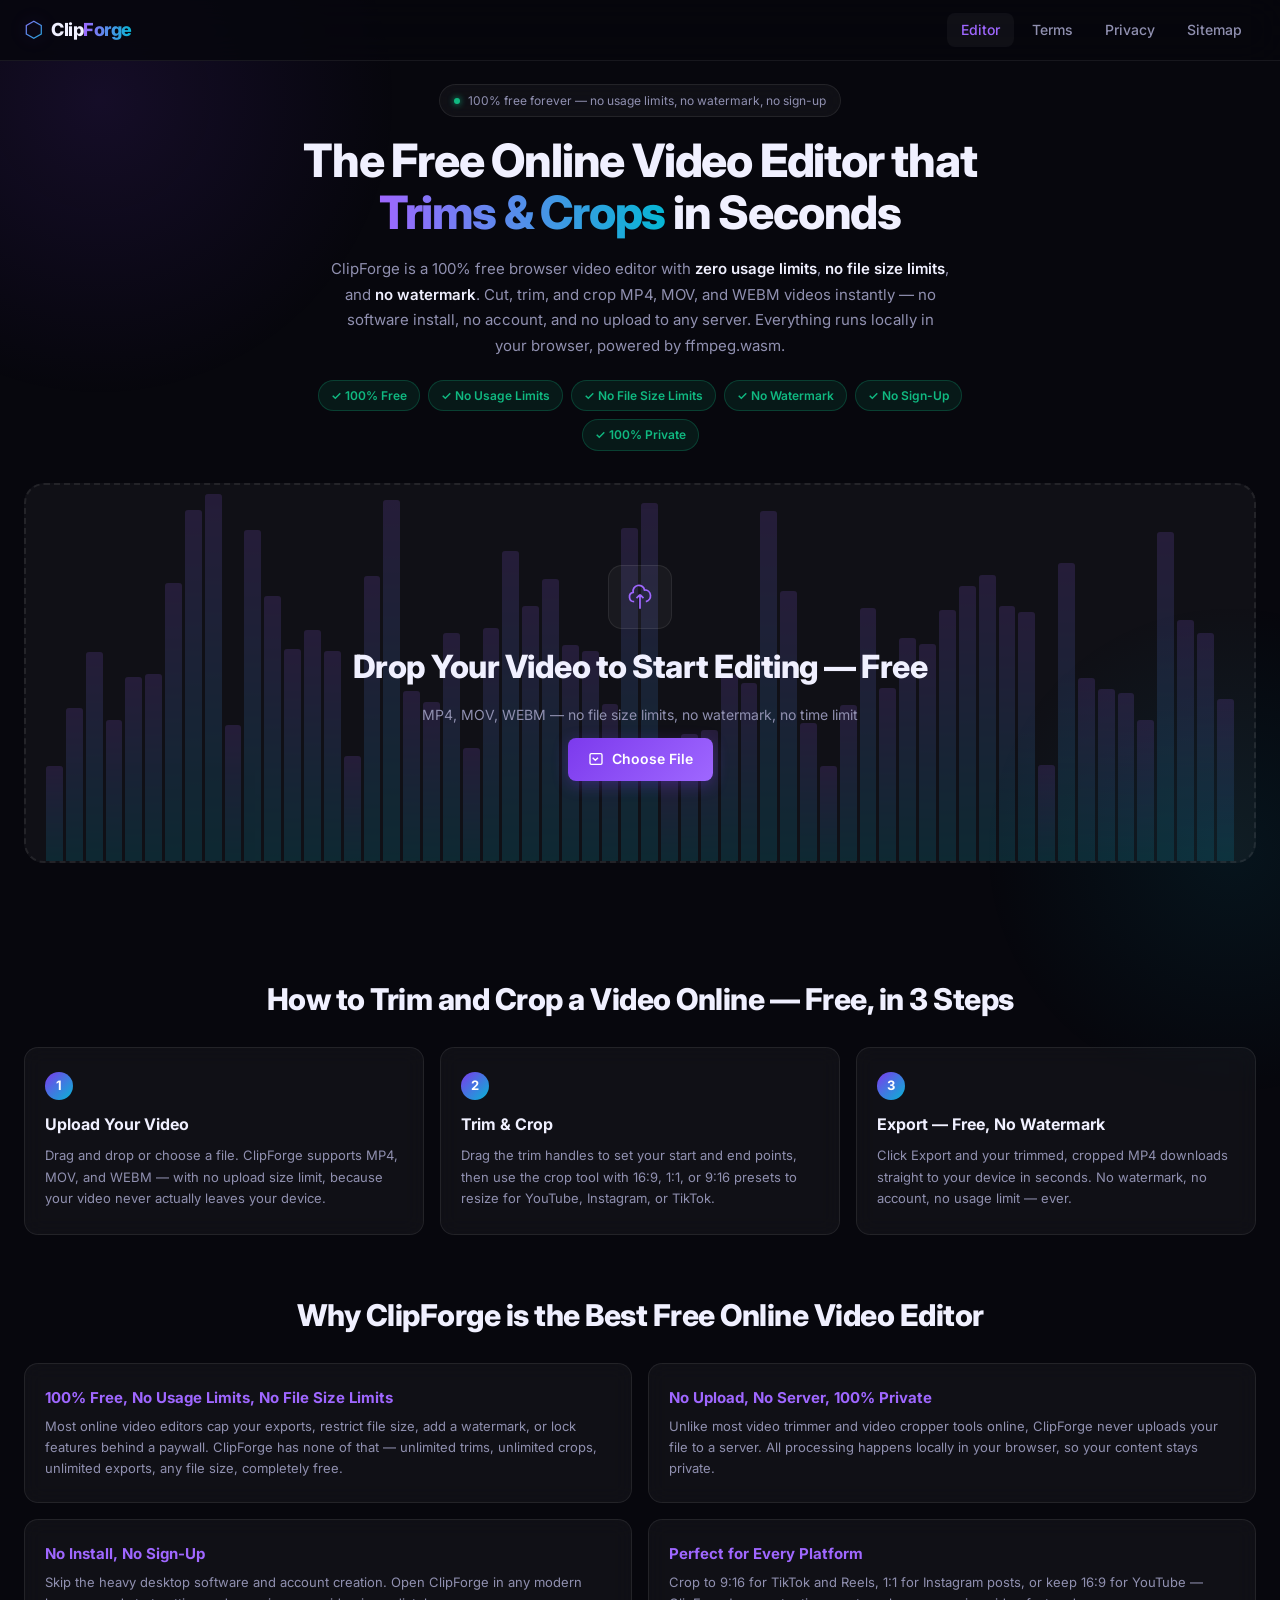
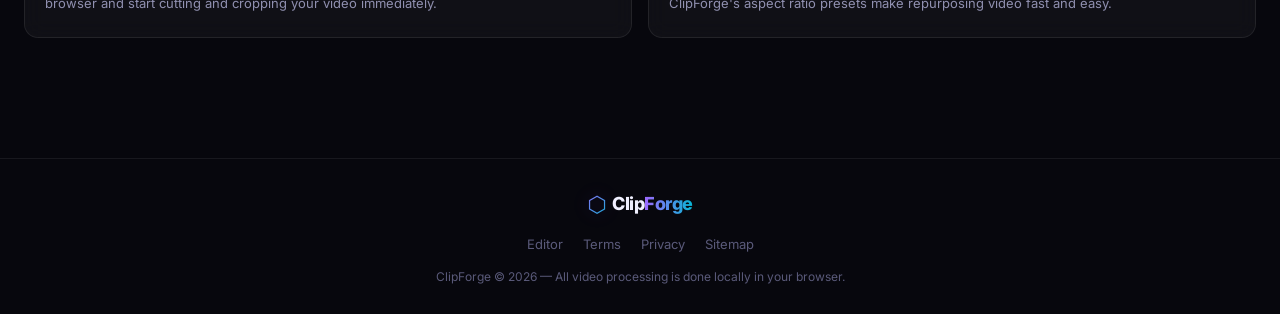
==== editor.html @ d4c45418 "Add files via upload" ====
<!DOCTYPE html>
<html lang="en">
<head>
  <meta charset="UTF-8" />
  <meta name="viewport" content="width=device-width, initial-scale=1.0" />
  <title>ClipForge — Free Online Video Editor | Trim & Crop Video, No Watermark, No Limits</title>
  <meta name="description" content="ClipForge is a 100% free online video editor with no usage limits, no file size limits, and no watermark. Trim, cut, and crop MP4, MOV & WEBM videos instantly in your browser — no sign up, no upload to any server, no software install. The fastest free video trimmer and video cropper online." />
  <meta name="keywords" content="free online video editor, video trimmer online, video cropper online, cut video online free, crop video online, trim video no watermark, browser video editor, no download video editor, free video editor no limits, no file size limit video editor, mp4 trimmer online, vertical video cropper, 9:16 video crop" />
  <meta name="robots" content="index, follow" />
  <link rel="canonical" href="https://clipforge.app/" />

  <!-- Open Graph / Facebook -->
  <meta property="og:type" content="website" />
  <meta property="og:url" content="https://clipforge.app/" />
  <meta property="og:title" content="ClipForge — Free Online Video Editor (No Watermark, No Limits)" />
  <meta property="og:description" content="Trim and crop videos online for free, with zero usage limits and no watermark. 100% browser-based — your files never leave your device." />
  <meta property="og:image" content="https://clipforge.app/og-image.png" />

  <!-- Twitter -->
  <meta name="twitter:card" content="summary_large_image" />
  <meta name="twitter:title" content="ClipForge — Free Online Video Editor (No Watermark, No Limits)" />
  <meta name="twitter:description" content="Trim and crop videos online for free, with zero usage limits and no watermark. 100% browser-based — your files never leave your device." />
  <meta name="twitter:image" content="https://clipforge.app/og-image.png" />

  <link rel="preconnect" href="https://fonts.googleapis.com" />
  <link rel="preconnect" href="https://fonts.gstatic.com" crossorigin />
  <link href="https://fonts.googleapis.com/css2?family=Inter:wght@300;400;500;600;700;800;900&display=swap" rel="stylesheet" />
  <link rel="stylesheet" href="/css/style.css" />

  <!-- Structured Data: SoftwareApplication -->
  <script type="application/ld+json">
  {
    "@context": "https://schema.org",
    "@type": "SoftwareApplication",
    "name": "ClipForge",
    "applicationCategory": "MultimediaApplication",
    "operatingSystem": "Any (runs in web browser)",
    "url": "https://clipforge.app/",
    "description": "ClipForge is a 100% free, browser-based video editor with no usage limits and no watermark. Trim and crop MP4, MOV, and WEBM videos directly in your browser with no uploads to any server.",
    "offers": {
      "@type": "Offer",
      "price": "0",
      "priceCurrency": "USD"
    },
    "featureList": [
      "Free video trimming with no usage limits",
      "No file size limits on uploads or exports",
      "Interactive video cropping with 16:9, 1:1, 9:16 aspect ratio presets",
      "No watermark on exported videos",
      "100% browser-based processing — no uploads to a server",
      "MP4, MOV, and WEBM support",
      "No account or sign-up required"
    ]
  }
  </script>
</head>
<body>
  <!-- NAV -->
  <nav class="navbar" id="navbar">
    <div class="nav-inner">
      <a href="/editor.html" class="nav-logo">
        <span class="logo-icon">⬡</span>
        <span class="logo-text">Clip<span class="logo-accent">Forge</span></span>
      </a>
      <div class="nav-links">
        <a href="/editor.html" class="nav-link active">Editor</a>
        <a href="/pages/terms.html" class="nav-link">Terms</a>
        <a href="/pages/privacy.html" class="nav-link">Privacy</a>
        <a href="/pages/sitemap.html" class="nav-link">Sitemap</a>
      </div>
      <button class="nav-mobile-toggle" id="mobileToggle" aria-label="Menu">
        <span></span><span></span><span></span>
      </button>
    </div>
    <div class="nav-mobile-menu" id="mobileMenu">
      <a href="/editor.html" class="nav-link active">Editor</a>
      <a href="/pages/terms.html" class="nav-link">Terms</a>
      <a href="/pages/privacy.html" class="nav-link">Privacy</a>
      <a href="/pages/sitemap.html" class="nav-link">Sitemap</a>
    </div>
  </nav>

  <!-- HERO -->
  <div class="hero-wrap" id="heroBadge">
    <div class="hero-content">
      <div class="hero-badge">
        <span class="badge-dot"></span>
        100% free forever — no usage limits, no watermark, no sign-up
      </div>
      <h1 class="hero-h1">
        The Free Online Video Editor that <span class="hero-accent-text">Trims &amp; Crops</span> in Seconds
      </h1>
      <p class="hero-sub">
        ClipForge is a 100% free browser video editor with <strong>zero usage limits</strong>, <strong>no file size limits</strong>, and <strong>no watermark</strong>.
        Cut, trim, and crop MP4, MOV, and WEBM videos instantly — no software install, no account, and no upload to any server.
        Everything runs locally in your browser, powered by ffmpeg.wasm.
      </p>
      <div class="hero-pills">
        <span class="hero-pill">✓ 100% Free</span>
        <span class="hero-pill">✓ No Usage Limits</span>
        <span class="hero-pill">✓ No File Size Limits</span>
        <span class="hero-pill">✓ No Watermark</span>
        <span class="hero-pill">✓ No Sign-Up</span>
        <span class="hero-pill">✓ 100% Private</span>
      </div>
    </div>
  </div>

  <!-- MAIN APP -->
  <main class="app-main" id="appMain">

    <!-- UPLOAD ZONE -->
    <section class="upload-section" id="uploadSection">
      <div class="upload-zone" id="uploadZone">
        <div class="upload-waveform" aria-hidden="true">
          <div class="waveform-bars" id="waveformBars"></div>
        </div>
        <div class="upload-content">
          <div class="upload-icon">
            <svg viewBox="0 0 24 24" fill="none" stroke="currentColor" stroke-width="1.5">
              <path d="M7 16a4 4 0 01-.88-7.903A5 5 0 1115.9 6L16 6a5 5 0 011 9.9M15 13l-3-3m0 0l-3 3m3-3v12"/>
            </svg>
          </div>
          <h2 class="upload-title">Drop Your Video to Start Editing — Free</h2>
          <p class="upload-sub">MP4, MOV, WEBM — no file size limits, no watermark, no time limit</p>
          <label class="btn btn-primary upload-btn" for="fileInput">
            <svg viewBox="0 0 24 24" fill="none" stroke="currentColor" stroke-width="2" width="16" height="16">
              <path d="M15 10l-4 4-4-4M19 4H5a2 2 0 00-2 2v12a2 2 0 002 2h14a2 2 0 002-2V6a2 2 0 00-2-2z"/>
            </svg>
            Choose File
          </label>
          <input type="file" id="fileInput" accept="video/mp4,video/webm,video/quicktime,.mov,.mp4,.webm" hidden />
        </div>
      </div>
    </section>

    <!-- EDITOR WORKSPACE -->
    <section class="editor-section hidden" id="editorSection">

      <!-- TOP ROW: Preview + Crop -->
      <div class="editor-top">

        <!-- VIDEO PANEL -->
        <div class="glass-panel video-panel">
          <div class="panel-header">
            <span class="panel-title">Preview</span>
            <div class="panel-actions">
              <span class="file-badge" id="fileBadge">video.mp4</span>
              <button class="btn btn-ghost btn-sm" id="changeFileBtn">Change file</button>
            </div>
          </div>
          <div class="video-wrap" id="videoWrap">
            <video id="videoPlayer" preload="metadata" playsinline></video>
            <!-- CROP OVERLAY -->
            <div class="crop-overlay hidden" id="cropOverlay">
              <div class="crop-shade crop-shade-top" id="cropShadeTop"></div>
              <div class="crop-shade crop-shade-bottom" id="cropShadeBottom"></div>
              <div class="crop-shade crop-shade-left" id="cropShadeLeft"></div>
              <div class="crop-shade crop-shade-right" id="cropShadeRight"></div>
              <div class="crop-box" id="cropBox">
                <div class="crop-handle crop-handle-tl" data-handle="tl"></div>
                <div class="crop-handle crop-handle-tr" data-handle="tr"></div>
                <div class="crop-handle crop-handle-bl" data-handle="bl"></div>
                <div class="crop-handle crop-handle-br" data-handle="br"></div>
                <div class="crop-handle crop-handle-tc" data-handle="tc"></div>
                <div class="crop-handle crop-handle-bc" data-handle="bc"></div>
                <div class="crop-handle crop-handle-lc" data-handle="lc"></div>
                <div class="crop-handle crop-handle-rc" data-handle="rc"></div>
                <div class="crop-crosshair"></div>
                <div class="crop-rule-v"></div>
                <div class="crop-rule-h"></div>
              </div>
            </div>
          </div>
          <!-- PLAYBACK CONTROLS -->
          <div class="playback-controls">
            <button class="ctrl-btn" id="playBtn" aria-label="Play/Pause">
              <svg id="playIcon" viewBox="0 0 24 24" fill="currentColor" width="20" height="20"><path d="M8 5v14l11-7z"/></svg>
              <svg id="pauseIcon" viewBox="0 0 24 24" fill="currentColor" width="20" height="20" class="hidden"><rect x="6" y="4" width="4" height="16"/><rect x="14" y="4" width="4" height="16"/></svg>
            </button>
            <div class="seek-wrap">
              <div class="seek-track" id="seekTrack">
                <div class="seek-range-bg" id="seekRangeBg"></div>
                <div class="seek-progress" id="seekProgress"></div>
                <input type="range" class="seek-slider" id="seekSlider" min="0" max="100" step="0.01" value="0" aria-label="Seek" />
              </div>
            </div>
            <span class="time-display" id="timeDisplay">0:00 / 0:00</span>
          </div>
        </div>

        <!-- TOOLS PANEL -->
        <div class="glass-panel tools-panel">
          <div class="panel-header">
            <span class="panel-title">Tools</span>
          </div>

          <!-- TABS -->
          <div class="tool-tabs">
            <button class="tool-tab active" data-tab="trim">
              <svg viewBox="0 0 24 24" fill="none" stroke="currentColor" stroke-width="2" width="14" height="14"><path d="M6 20L18 4M6 4h.01M18 20h.01M8 12h8"/></svg>
              Trim
            </button>
            <button class="tool-tab" data-tab="crop">
              <svg viewBox="0 0 24 24" fill="none" stroke="currentColor" stroke-width="2" width="14" height="14"><path d="M6 2v14a2 2 0 002 2h14M18 22V8a2 2 0 00-2-2H2"/></svg>
              Crop
            </button>
            <button class="tool-tab" data-tab="export">
              <svg viewBox="0 0 24 24" fill="none" stroke="currentColor" stroke-width="2" width="14" height="14"><path d="M21 15v4a2 2 0 01-2 2H5a2 2 0 01-2-2v-4M7 10l5 5 5-5M12 15V3"/></svg>
              Export
            </button>
          </div>

          <!-- TRIM TAB -->
          <div class="tab-content active" id="tab-trim">
            <div class="trim-timeline" id="trimTimeline">
              <div class="trim-range" id="trimRange"></div>
              <div class="trim-thumb trim-thumb-start" id="trimStart" aria-label="Trim start"></div>
              <div class="trim-thumb trim-thumb-end" id="trimEnd" aria-label="Trim end"></div>
              <div class="trim-playhead" id="trimPlayhead"></div>
            </div>
            <div class="field-row">
              <div class="field">
                <label class="field-label">Start time</label>
                <div class="time-input-wrap">
                  <input type="text" class="time-input" id="startInput" inputmode="numeric" placeholder="0:00" value="0:00" />
                  <span class="time-unit">min:sec</span>
                </div>
              </div>
              <div class="field-divider">→</div>
              <div class="field">
                <label class="field-label">End time</label>
                <div class="time-input-wrap">
                  <input type="text" class="time-input" id="endInput" inputmode="numeric" placeholder="0:00" value="0:00" />
                  <span class="time-unit">min:sec</span>
                </div>
              </div>
            </div>
            <div class="trim-info">
              <span class="trim-info-label">Duration:</span>
              <span class="trim-info-val" id="trimDuration">0s</span>
            </div>
            <button class="btn btn-secondary btn-full" id="previewTrimBtn">
              <svg viewBox="0 0 24 24" fill="currentColor" width="14" height="14"><path d="M8 5v14l11-7z"/></svg>
              Preview trim range
            </button>
          </div>

          <!-- CROP TAB -->
          <div class="tab-content hidden" id="tab-crop">
            <div class="crop-toggle-row">
              <span class="field-label">Enable crop</span>
              <label class="toggle">
                <input type="checkbox" id="cropToggle" />
                <span class="toggle-track"><span class="toggle-thumb"></span></span>
              </label>
            </div>
            <div class="crop-controls" id="cropControls">
              <div class="field-label mb-8">Aspect ratio</div>
              <div class="aspect-grid">
                <button class="aspect-btn active" data-ratio="free">Free</button>
                <button class="aspect-btn" data-ratio="16:9">16:9</button>
                <button class="aspect-btn" data-ratio="1:1">1:1</button>
                <button class="aspect-btn" data-ratio="9:16">9:16</button>
                <button class="aspect-btn" data-ratio="4:3">4:3</button>
                <button class="aspect-btn" data-ratio="3:4">3:4</button>
              </div>
              <div class="crop-values">
                <div class="field-row">
                  <div class="field">
                    <label class="field-label">X</label>
                    <input type="number" class="time-input" id="cropX" value="0" min="0" />
                  </div>
                  <div class="field">
                    <label class="field-label">Y</label>
                    <input type="number" class="time-input" id="cropY" value="0" min="0" />
                  </div>
                </div>
                <div class="field-row">
                  <div class="field">
                    <label class="field-label">Width</label>
                    <input type="number" class="time-input" id="cropW" value="0" min="1" />
                  </div>
                  <div class="field">
                    <label class="field-label">Height</label>
                    <input type="number" class="time-input" id="cropH" value="0" min="1" />
                  </div>
                </div>
              </div>
              <button class="btn btn-secondary btn-full" id="resetCropBtn">Reset crop</button>
            </div>
          </div>

          <!-- EXPORT TAB -->
          <div class="tab-content hidden" id="tab-export">
            <div class="field">
              <label class="field-label">Output filename</label>
              <div class="filename-input-wrap">
                <input type="text" class="time-input filename-input" id="filenameInput" value="clipforge-export" />
                <span class="filename-ext">.mp4</span>
              </div>
            </div>
            <div class="field">
              <label class="field-label">Quality preset</label>
              <div class="quality-grid">
                <button class="quality-btn" data-quality="low">
                  <span class="quality-label">Low</span>
                  <span class="quality-desc">Fast · Small file</span>
                </button>
                <button class="quality-btn active" data-quality="medium">
                  <span class="quality-label">Medium</span>
                  <span class="quality-desc">Balanced</span>
                </button>
                <button class="quality-btn" data-quality="high">
                  <span class="quality-label">High</span>
                  <span class="quality-desc">Best quality</span>
                </button>
              </div>
            </div>
            <div class="export-summary">
              <div class="summary-row"><span>Trim</span><span id="summaryTrim">Full video</span></div>
              <div class="summary-row"><span>Crop</span><span id="summaryCrop">None</span></div>
              <div class="summary-row"><span>Est. time</span><span id="summaryTime">—</span></div>
            </div>
            <button class="btn btn-primary btn-full btn-export" id="exportBtn">
              <svg viewBox="0 0 24 24" fill="none" stroke="currentColor" stroke-width="2" width="16" height="16">
                <path d="M21 15v4a2 2 0 01-2 2H5a2 2 0 01-2-2v-4M7 10l5 5 5-5M12 15V3"/>
              </svg>
              Export Video
            </button>
          </div>
        </div>
      </div>

      <!-- EXPORT PROGRESS -->
      <div class="glass-panel export-panel hidden" id="exportPanel">
        <div class="panel-header">
          <span class="panel-title" id="exportPanelTitle">Exporting…</span>
          <div style="display:flex;align-items:center;gap:10px">
            <span class="export-pct" id="exportPct">0%</span>
            <button class="btn btn-ghost btn-sm" id="abortExportBtn" style="color:var(--red);display:none">✕ Cancel</button>
          </div>
        </div>
        <div class="progress-bar-wrap">
          <div class="progress-bar" id="progressBar"></div>
        </div>
        <div class="export-log" id="exportLog"></div>
      </div>

    </section>
  </main>

  <!-- HOW IT WORKS / SEO CONTENT -->
  <section class="info-section">
    <div class="info-inner">

      <div class="info-block">
        <h2 class="info-h2">How to Trim and Crop a Video Online — Free, in 3 Steps</h2>
        <div class="steps-grid">
          <div class="step-card">
            <span class="step-num">1</span>
            <h3 class="step-title">Upload Your Video</h3>
            <p class="step-desc">Drag and drop or choose a file. ClipForge supports MP4, MOV, and WEBM — with no upload size limit, because your video never actually leaves your device.</p>
          </div>
          <div class="step-card">
            <span class="step-num">2</span>
            <h3 class="step-title">Trim &amp; Crop</h3>
            <p class="step-desc">Drag the trim handles to set your start and end points, then use the crop tool with 16:9, 1:1, or 9:16 presets to resize for YouTube, Instagram, or TikTok.</p>
          </div>
          <div class="step-card">
            <span class="step-num">3</span>
            <h3 class="step-title">Export — Free, No Watermark</h3>
            <p class="step-desc">Click Export and your trimmed, cropped MP4 downloads straight to your device in seconds. No watermark, no account, no usage limit — ever.</p>
          </div>
        </div>
      </div>

      <div class="info-block">
        <h2 class="info-h2">Why ClipForge is the Best Free Online Video Editor</h2>
        <div class="why-grid">
          <div class="why-card">
            <h3 class="why-title">100% Free, No Usage Limits, No File Size Limits</h3>
            <p class="why-desc">Most online video editors cap your exports, restrict file size, add a watermark, or lock features behind a paywall. ClipForge has none of that — unlimited trims, unlimited crops, unlimited exports, any file size, completely free.</p>
          </div>
          <div class="why-card">
            <h3 class="why-title">No Upload, No Server, 100% Private</h3>
            <p class="why-desc">Unlike most video trimmer and video cropper tools online, ClipForge never uploads your file to a server. All processing happens locally in your browser, so your content stays private.</p>
          </div>
          <div class="why-card">
            <h3 class="why-title">No Install, No Sign-Up</h3>
            <p class="why-desc">Skip the heavy desktop software and account creation. Open ClipForge in any modern browser and start cutting and cropping your video immediately.</p>
          </div>
          <div class="why-card">
            <h3 class="why-title">Perfect for Every Platform</h3>
            <p class="why-desc">Crop to 9:16 for TikTok and Reels, 1:1 for Instagram posts, or keep 16:9 for YouTube — ClipForge's aspect ratio presets make repurposing video fast and easy.</p>
          </div>
        </div>
      </div>

    </div>
  </section>

  <!-- FFMPEG LOADING OVERLAY -->
  <div class="ffmpeg-overlay hidden" id="ffmpegOverlay">
    <div class="ffmpeg-card">
      <div class="ffmpeg-spinner"></div>
      <div class="ffmpeg-title">Loading ClipForge Engine</div>
      <div class="ffmpeg-sub" id="ffmpegStatus">Initializing ffmpeg.wasm…</div>
      <div class="ffmpeg-progress-wrap">
        <div class="ffmpeg-progress" id="ffmpegProgress"></div>
      </div>
    </div>
  </div>

  <!-- FOOTER -->
  <footer class="footer">
    <div class="footer-inner">
      <div class="footer-brand">
        <span class="logo-icon">⬡</span>
        <span class="logo-text">Clip<span class="logo-accent">Forge</span></span>
      </div>
      <div class="footer-links">
        <a href="/editor.html">Editor</a>
        <a href="/pages/terms.html">Terms</a>
        <a href="/pages/privacy.html">Privacy</a>
        <a href="/pages/sitemap.html">Sitemap</a>
      </div>
      <p class="footer-copy">ClipForge © 2026 — All video processing is done locally in your browser.</p>
    </div>
  </footer>

  <!-- SW must register first so COOP/COEP headers are active before ffmpeg loads -->
  <script src="/js/sw-register.js"></script>
  <script src="/js/app.js"></script>
</body>
</html>
---- css/style.css ----
/* ===========================
   CLIPFORGE — MAIN STYLES
   =========================== */

*, *::before, *::after { box-sizing: border-box; margin: 0; padding: 0; }

:root {
  --bg: #07070D;
  --bg2: #0E0E1A;
  --bg3: #141422;
  --glass: rgba(255,255,255,0.04);
  --glass-border: rgba(255,255,255,0.08);
  --glass-hover: rgba(255,255,255,0.07);
  --primary: #7C3AED;
  --primary-light: #9F67FF;
  --primary-glow: rgba(124,58,237,0.3);
  --accent: #06B6D4;
  --accent-glow: rgba(6,182,212,0.2);
  --red: #EF4444;
  --green: #10B981;
  --text: #F0F0FF;
  --text2: #9090B0;
  --text3: #5A5A7A;
  --border: rgba(255,255,255,0.07);
  --radius: 14px;
  --radius-sm: 8px;
  --radius-lg: 20px;
  --font: 'Inter', system-ui, sans-serif;
  --transition: 0.2s cubic-bezier(0.4,0,0.2,1);
}

html { scroll-behavior: smooth; }

body {
  font-family: var(--font);
  background: var(--bg);
  color: var(--text);
  min-height: 100vh;
  line-height: 1.6;
  -webkit-font-smoothing: antialiased;
  overflow-x: hidden;
}

/* Background glow orbs */
body::before {
  content: '';
  position: fixed;
  top: -200px; left: -200px;
  width: 600px; height: 600px;
  background: radial-gradient(circle, rgba(124,58,237,0.12) 0%, transparent 70%);
  pointer-events: none;
  z-index: 0;
}
body::after {
  content: '';
  position: fixed;
  bottom: -200px; right: -200px;
  width: 500px; height: 500px;
  background: radial-gradient(circle, rgba(6,182,212,0.08) 0%, transparent 70%);
  pointer-events: none;
  z-index: 0;
}

/* ========================
   NAVBAR
   ======================== */
.navbar {
  position: fixed;
  top: 0; left: 0; right: 0;
  z-index: 100;
  background: rgba(7,7,13,0.85);
  backdrop-filter: blur(20px);
  -webkit-backdrop-filter: blur(20px);
  border-bottom: 1px solid var(--border);
}
.nav-inner {
  max-width: 1280px;
  margin: 0 auto;
  padding: 0 24px;
  height: 60px;
  display: flex;
  align-items: center;
  gap: 32px;
}
.nav-logo {
  text-decoration: none;
  display: flex;
  align-items: center;
  gap: 8px;
  flex-shrink: 0;
}
.logo-icon {
  font-size: 22px;
  background: linear-gradient(135deg, var(--primary-light), var(--accent));
  -webkit-background-clip: text;
  -webkit-text-fill-color: transparent;
  background-clip: text;
  filter: drop-shadow(0 0 8px var(--primary-glow));
}
.logo-text {
  font-size: 18px;
  font-weight: 800;
  color: var(--text);
  letter-spacing: -0.5px;
}
.logo-accent {
  background: linear-gradient(90deg, var(--primary-light), var(--accent));
  -webkit-background-clip: text;
  -webkit-text-fill-color: transparent;
  background-clip: text;
}
.nav-links {
  display: flex;
  align-items: center;
  gap: 4px;
  margin-left: auto;
}
.nav-link {
  text-decoration: none;
  color: var(--text2);
  font-size: 14px;
  font-weight: 500;
  padding: 6px 14px;
  border-radius: var(--radius-sm);
  transition: color var(--transition), background var(--transition);
}
.nav-link:hover, .nav-link.active {
  color: var(--text);
  background: var(--glass);
}
.nav-link.active { color: var(--primary-light); }

.nav-mobile-toggle {
  display: none;
  flex-direction: column;
  gap: 5px;
  background: none;
  border: none;
  cursor: pointer;
  padding: 4px;
  margin-left: auto;
}
.nav-mobile-toggle span {
  display: block;
  width: 22px;
  height: 2px;
  background: var(--text2);
  border-radius: 2px;
  transition: var(--transition);
}
.nav-mobile-menu {
  display: none;
  flex-direction: column;
  padding: 12px 24px 16px;
  gap: 4px;
  border-top: 1px solid var(--border);
}
.nav-mobile-menu.open { display: flex; }

@media (max-width: 640px) {
  .nav-links { display: none; }
  .nav-mobile-toggle { display: flex; }
}

/* ========================
   HERO (SEO-rich)
   ======================== */
.hero-wrap {
  padding-top: 84px;
  display: flex;
  justify-content: center;
  position: relative;
  z-index: 1;
}
.hero-content {
  max-width: 760px;
  text-align: center;
  display: flex;
  flex-direction: column;
  align-items: center;
  gap: 18px;
  padding: 0 24px;
}
.hero-badge {
  display: inline-flex;
  align-items: center;
  gap: 8px;
  background: var(--glass);
  border: 1px solid var(--glass-border);
  padding: 6px 14px;
  border-radius: 100px;
  font-size: 12px;
  color: var(--text2);
  backdrop-filter: blur(10px);
}
.badge-dot {
  width: 6px; height: 6px;
  border-radius: 50%;
  background: var(--green);
  box-shadow: 0 0 6px var(--green);
  animation: pulse-dot 2s ease-in-out infinite;
}
@keyframes pulse-dot {
  0%, 100% { opacity: 1; }
  50% { opacity: 0.4; }
}
.hero-h1 {
  font-size: clamp(28px, 4.5vw, 46px);
  font-weight: 800;
  letter-spacing: -1.2px;
  line-height: 1.12;
}
.hero-accent-text {
  background: linear-gradient(90deg, var(--primary-light), var(--accent));
  -webkit-background-clip: text;
  -webkit-text-fill-color: transparent;
  background-clip: text;
}
.hero-sub {
  font-size: 15px;
  color: var(--text2);
  line-height: 1.7;
  max-width: 620px;
}
.hero-sub strong { color: var(--text); font-weight: 600; }
.hero-pills {
  display: flex;
  flex-wrap: wrap;
  gap: 8px;
  justify-content: center;
  margin-top: 4px;
}
.hero-pill {
  font-size: 12px;
  font-weight: 600;
  color: var(--green);
  background: rgba(16,185,129,0.1);
  border: 1px solid rgba(16,185,129,0.25);
  padding: 5px 12px;
  border-radius: 100px;
}

/* ========================
   INFO / SEO CONTENT SECTIONS
   ======================== */
.info-section {
  max-width: 1280px;
  margin: 0 auto;
  padding: 24px 24px 60px;
  position: relative;
  z-index: 1;
}
.info-inner { display: flex; flex-direction: column; gap: 56px; }
.info-block { display: flex; flex-direction: column; gap: 24px; }
.info-h2 {
  font-size: clamp(22px, 3vw, 30px);
  font-weight: 800;
  letter-spacing: -0.5px;
  text-align: center;
}

.steps-grid {
  display: grid;
  grid-template-columns: repeat(3, 1fr);
  gap: 16px;
}
@media (max-width: 800px) { .steps-grid { grid-template-columns: 1fr; } }
.step-card {
  background: var(--glass);
  border: 1px solid var(--glass-border);
  border-radius: var(--radius);
  padding: 24px 20px;
  display: flex;
  flex-direction: column;
  gap: 8px;
  backdrop-filter: blur(10px);
}
.step-num {
  width: 28px; height: 28px;
  border-radius: 50%;
  background: linear-gradient(135deg, var(--primary), var(--accent));
  color: white;
  font-size: 13px;
  font-weight: 700;
  display: flex;
  align-items: center;
  justify-content: center;
  margin-bottom: 4px;
}
.step-title { font-size: 16px; font-weight: 700; }
.step-desc { font-size: 13px; color: var(--text2); line-height: 1.65; }

.why-grid {
  display: grid;
  grid-template-columns: repeat(2, 1fr);
  gap: 16px;
}
@media (max-width: 800px) { .why-grid { grid-template-columns: 1fr; } }
.why-card {
  background: var(--glass);
  border: 1px solid var(--glass-border);
  border-radius: var(--radius);
  padding: 22px 20px;
  backdrop-filter: blur(10px);
}
.why-title {
  font-size: 15px;
  font-weight: 700;
  margin-bottom: 6px;
  color: var(--primary-light);
}
.why-desc { font-size: 13px; color: var(--text2); line-height: 1.65; }


/* ========================
   MAIN LAYOUT
   ======================== */
.app-main {
  max-width: 1280px;
  margin: 0 auto;
  padding: 16px 24px 48px;
  position: relative;
  z-index: 1;
}

/* ========================
   UPLOAD ZONE
   ======================== */
.upload-section { padding: 16px 0 40px; }

.upload-zone {
  border: 2px dashed var(--glass-border);
  border-radius: var(--radius-lg);
  min-height: 380px;
  display: flex;
  align-items: center;
  justify-content: center;
  position: relative;
  overflow: hidden;
  background: var(--glass);
  cursor: pointer;
  transition: border-color var(--transition), background var(--transition);
}
.upload-zone:hover, .upload-zone.drag-over {
  border-color: var(--primary);
  background: rgba(124,58,237,0.05);
}
.upload-zone.drag-over { border-style: solid; }

.upload-waveform {
  position: absolute;
  inset: 0;
  display: flex;
  align-items: flex-end;
  justify-content: center;
  padding-bottom: 0;
  opacity: 0.15;
  pointer-events: none;
}
.waveform-bars {
  display: flex;
  align-items: flex-end;
  gap: 3px;
  height: 100%;
  width: 100%;
  padding: 0 20px;
}
.waveform-bar {
  flex: 1;
  border-radius: 3px 3px 0 0;
  background: linear-gradient(180deg, var(--primary-light), var(--accent));
  animation: wave-anim var(--dur, 1.2s) ease-in-out infinite alternate;
  animation-delay: var(--delay, 0s);
}
@keyframes wave-anim {
  from { transform: scaleY(0.2); }
  to { transform: scaleY(1); }
}

.upload-content {
  position: relative;
  z-index: 1;
  text-align: center;
  display: flex;
  flex-direction: column;
  align-items: center;
  gap: 12px;
  padding: 40px 24px;
}
.upload-icon {
  width: 64px; height: 64px;
  background: var(--glass);
  border: 1px solid var(--glass-border);
  border-radius: var(--radius);
  display: flex;
  align-items: center;
  justify-content: center;
  color: var(--primary-light);
}
.upload-icon svg { width: 28px; height: 28px; }
.upload-title {
  font-size: clamp(22px, 3vw, 32px);
  font-weight: 800;
  letter-spacing: -0.5px;
}
.upload-sub { color: var(--text2); font-size: 14px; }

/* ========================
   BUTTONS
   ======================== */
.btn {
  display: inline-flex;
  align-items: center;
  gap: 8px;
  padding: 10px 20px;
  border-radius: var(--radius-sm);
  font-size: 14px;
  font-weight: 600;
  font-family: var(--font);
  border: none;
  cursor: pointer;
  text-decoration: none;
  transition: all var(--transition);
  white-space: nowrap;
}
.btn-primary {
  background: linear-gradient(135deg, var(--primary), var(--primary-light));
  color: white;
  box-shadow: 0 4px 16px var(--primary-glow);
}
.btn-primary:hover {
  transform: translateY(-1px);
  box-shadow: 0 6px 24px var(--primary-glow);
}
.btn-secondary {
  background: var(--glass);
  border: 1px solid var(--glass-border);
  color: var(--text);
}
.btn-secondary:hover {
  background: var(--glass-hover);
  border-color: var(--primary);
  color: var(--primary-light);
}
.btn-ghost {
  background: none;
  border: none;
  color: var(--text2);
  padding: 4px 10px;
}
.btn-ghost:hover { color: var(--text); background: var(--glass); }
.btn-sm { padding: 5px 12px; font-size: 12px; }
.btn-full { width: 100%; justify-content: center; }
.btn-export {
  margin-top: 4px;
  padding: 13px 20px;
  font-size: 15px;
}
.btn:disabled {
  opacity: 0.4;
  cursor: not-allowed;
  transform: none !important;
}

/* ========================
   EDITOR SECTION
   ======================== */
.editor-section { display: flex; flex-direction: column; gap: 16px; }
.editor-top {
  display: grid;
  grid-template-columns: 1fr 340px;
  gap: 16px;
  align-items: start;
}
@media (max-width: 960px) {
  .editor-top { grid-template-columns: 1fr; }
}

/* ========================
   GLASS PANEL
   ======================== */
.glass-panel {
  background: var(--glass);
  border: 1px solid var(--glass-border);
  border-radius: var(--radius);
  backdrop-filter: blur(12px);
  -webkit-backdrop-filter: blur(12px);
  overflow: hidden;
}
.panel-header {
  display: flex;
  align-items: center;
  justify-content: space-between;
  padding: 14px 18px 12px;
  border-bottom: 1px solid var(--border);
}
.panel-title {
  font-size: 13px;
  font-weight: 600;
  color: var(--text2);
  text-transform: uppercase;
  letter-spacing: 0.06em;
}
.panel-actions { display: flex; align-items: center; gap: 8px; }

/* ========================
   VIDEO
   ======================== */
.video-panel { display: flex; flex-direction: column; }
.video-wrap {
  position: relative;
  background: #000;
  width: 100%;
  aspect-ratio: 16/9;
  display: flex;
  align-items: center;
  justify-content: center;
  overflow: hidden;
}
#videoPlayer {
  max-width: 100%;
  max-height: 100%;
  width: 100%;
  height: 100%;
  object-fit: contain;
  display: block;
}
.file-badge {
  background: var(--bg3);
  border: 1px solid var(--border);
  padding: 3px 10px;
  border-radius: 100px;
  font-size: 11px;
  color: var(--text2);
  max-width: 180px;
  overflow: hidden;
  text-overflow: ellipsis;
  white-space: nowrap;
}

/* ========================
   PLAYBACK CONTROLS
   ======================== */
.playback-controls {
  display: flex;
  align-items: center;
  gap: 12px;
  padding: 12px 16px;
  border-top: 1px solid var(--border);
}
.ctrl-btn {
  width: 36px; height: 36px;
  border-radius: 50%;
  background: var(--glass);
  border: 1px solid var(--glass-border);
  color: var(--text);
  display: flex;
  align-items: center;
  justify-content: center;
  cursor: pointer;
  transition: all var(--transition);
  flex-shrink: 0;
}
.ctrl-btn:hover { background: var(--primary); border-color: var(--primary); }
.seek-wrap { flex: 1; }
.seek-track {
  position: relative;
  height: 20px;
  display: flex;
  align-items: center;
  cursor: pointer;
}
.seek-range-bg, .seek-progress {
  position: absolute;
  height: 4px;
  border-radius: 4px;
  pointer-events: none;
}
.seek-range-bg {
  background: rgba(124,58,237,0.25);
  left: 0; right: 0;
}
.seek-progress {
  background: linear-gradient(90deg, var(--primary), var(--accent));
  left: 0;
  width: 0%;
}
.seek-slider {
  position: absolute;
  inset: 0;
  width: 100%;
  height: 100%;
  opacity: 0;
  cursor: pointer;
  margin: 0;
}
.time-display {
  font-size: 12px;
  font-weight: 500;
  color: var(--text2);
  font-variant-numeric: tabular-nums;
  white-space: nowrap;
  flex-shrink: 0;
}

/* ========================
   TOOLS PANEL
   ======================== */
.tools-panel { display: flex; flex-direction: column; }
.tool-tabs {
  display: flex;
  gap: 4px;
  padding: 12px 12px 0;
}
.tool-tab {
  flex: 1;
  display: flex;
  align-items: center;
  justify-content: center;
  gap: 6px;
  padding: 8px 4px;
  border-radius: var(--radius-sm) var(--radius-sm) 0 0;
  background: none;
  border: none;
  color: var(--text3);
  font-size: 12px;
  font-weight: 600;
  font-family: var(--font);
  cursor: pointer;
  transition: all var(--transition);
  border-bottom: 2px solid transparent;
}
.tool-tab:hover { color: var(--text2); }
.tool-tab.active {
  color: var(--primary-light);
  border-bottom-color: var(--primary-light);
}
.tab-content {
  padding: 16px;
  display: flex;
  flex-direction: column;
  gap: 14px;
  flex: 1;
}

/* ========================
   TRIM
   ======================== */
.trim-timeline {
  position: relative;
  height: 44px;
  background: var(--bg3);
  border-radius: var(--radius-sm);
  border: 1px solid var(--border);
  overflow: visible;
  margin: 4px 10px;
}
.trim-range {
  position: absolute;
  top: 0; bottom: 0;
  background: rgba(124,58,237,0.2);
  border-top: 2px solid var(--primary);
  border-bottom: 2px solid var(--primary);
  pointer-events: none;
}
.trim-thumb {
  position: absolute;
  top: 50%;
  transform: translateY(-50%);
  width: 14px; height: 32px;
  border-radius: 4px;
  cursor: ew-resize;
  z-index: 3;
}
.trim-thumb-start {
  background: linear-gradient(135deg, var(--primary), var(--primary-light));
  left: 0;
  transform: translate(-50%, -50%);
}
.trim-thumb-end {
  background: linear-gradient(135deg, var(--accent), var(--primary-light));
  right: 0;
  transform: translate(50%, -50%);
}
.trim-playhead {
  position: absolute;
  top: -4px; bottom: -4px;
  width: 2px;
  background: white;
  opacity: 0.6;
  pointer-events: none;
  left: 0%;
}

.field-row {
  display: flex;
  gap: 10px;
  align-items: center;
  min-width: 0;
}
.field { flex: 1; display: flex; flex-direction: column; gap: 5px; min-width: 0; }
.field-divider { color: var(--text3); font-size: 14px; flex-shrink: 0; }
.field-label {
  font-size: 11px;
  font-weight: 600;
  color: var(--text3);
  text-transform: uppercase;
  letter-spacing: 0.05em;
}
.mb-8 { margin-bottom: 8px; }

.time-input-wrap, .filename-input-wrap {
  display: flex;
  align-items: center;
  background: var(--bg3);
  border: 1px solid var(--border);
  border-radius: var(--radius-sm);
  overflow: hidden;
  transition: border-color var(--transition);
  min-width: 0;
}
.time-input-wrap:focus-within, .filename-input-wrap:focus-within {
  border-color: var(--primary);
}
.time-input, .filename-input {
  flex: 1;
  background: none;
  border: none;
  outline: none;
  color: var(--text);
  font-family: var(--font);
  font-size: 13px;
  padding: 8px 10px;
  min-width: 0;
}
.time-unit, .filename-ext {
  padding: 0 10px;
  font-size: 11px;
  color: var(--text3);
  border-left: 1px solid var(--border);
  height: 100%;
  display: flex;
  align-items: center;
  background: var(--bg2);
  flex-shrink: 0;
  white-space: nowrap;
}
@media (max-width: 420px) {
  .time-unit { padding: 0 6px; font-size: 9px; }
  .time-input { padding: 8px 6px; font-size: 12px; }
}
.filename-input { width: 100%; }
.filename-input-wrap .filename-input { flex: 1; }

.trim-info {
  display: flex;
  align-items: center;
  gap: 6px;
  font-size: 12px;
  color: var(--text3);
  background: var(--bg3);
  border-radius: var(--radius-sm);
  padding: 8px 12px;
}
.trim-info-label { color: var(--text3); }
.trim-info-val { color: var(--primary-light); font-weight: 600; }

/* ========================
   CROP
   ======================== */
.crop-toggle-row {
  display: flex;
  align-items: center;
  justify-content: space-between;
  padding: 4px 0;
}
.toggle { position: relative; display: inline-block; cursor: pointer; }
.toggle input { opacity: 0; width: 0; height: 0; position: absolute; }
.toggle-track {
  display: block;
  width: 42px; height: 24px;
  background: var(--bg3);
  border: 1px solid var(--border);
  border-radius: 100px;
  transition: background var(--transition);
  position: relative;
}
.toggle input:checked + .toggle-track { background: var(--primary); border-color: var(--primary); }
.toggle-thumb {
  position: absolute;
  top: 3px; left: 3px;
  width: 16px; height: 16px;
  border-radius: 50%;
  background: white;
  transition: transform var(--transition);
}
.toggle input:checked + .toggle-track .toggle-thumb { transform: translateX(18px); }

.crop-controls { display: flex; flex-direction: column; gap: 12px; }
.aspect-grid {
  display: grid;
  grid-template-columns: repeat(3, 1fr);
  gap: 6px;
}
.aspect-btn {
  padding: 8px 4px;
  background: var(--bg3);
  border: 1px solid var(--border);
  border-radius: var(--radius-sm);
  color: var(--text2);
  font-size: 12px;
  font-weight: 600;
  font-family: var(--font);
  cursor: pointer;
  transition: all var(--transition);
}
.aspect-btn:hover { border-color: var(--primary); color: var(--primary-light); }
.aspect-btn.active { background: rgba(124,58,237,0.15); border-color: var(--primary); color: var(--primary-light); }

.crop-values { display: flex; flex-direction: column; gap: 8px; }

/* ========================
   CROP OVERLAY
   ======================== */
.crop-overlay {
  position: absolute;
  inset: 0;
  z-index: 10;
  pointer-events: none;
}
.crop-overlay.active { pointer-events: auto; }
.crop-shade {
  position: absolute;
  background: rgba(0,0,0,0.6);
  pointer-events: none;
}
.crop-shade-top { top: 0; left: 0; right: 0; }
.crop-shade-bottom { bottom: 0; left: 0; right: 0; }
.crop-shade-left { top: 0; bottom: 0; left: 0; }
.crop-shade-right { top: 0; bottom: 0; right: 0; }
.crop-box {
  position: absolute;
  border: 2px solid var(--accent);
  box-shadow: 0 0 0 1px rgba(6,182,212,0.3);
  cursor: move;
  pointer-events: auto;
  box-sizing: border-box;
}
.crop-rule-v {
  position: absolute;
  top: 0; bottom: 0;
  left: 33.33%; width: 1px;
  background: rgba(255,255,255,0.2);
  pointer-events: none;
}
.crop-rule-h {
  position: absolute;
  left: 0; right: 0;
  top: 33.33%; height: 1px;
  background: rgba(255,255,255,0.2);
  pointer-events: none;
}
.crop-crosshair {
  position: absolute;
  inset: 0;
  display: flex;
  align-items: center;
  justify-content: center;
  pointer-events: none;
}
.crop-handle {
  position: absolute;
  width: 12px; height: 12px;
  background: var(--accent);
  border: 2px solid white;
  border-radius: 2px;
  z-index: 2;
  pointer-events: auto;
}
.crop-handle-tl { top: -6px; left: -6px; cursor: nwse-resize; }
.crop-handle-tr { top: -6px; right: -6px; cursor: nesw-resize; }
.crop-handle-bl { bottom: -6px; left: -6px; cursor: nesw-resize; }
.crop-handle-br { bottom: -6px; right: -6px; cursor: nwse-resize; }
.crop-handle-tc { top: -6px; left: 50%; transform: translateX(-50%); cursor: ns-resize; }
.crop-handle-bc { bottom: -6px; left: 50%; transform: translateX(-50%); cursor: ns-resize; }
.crop-handle-lc { left: -6px; top: 50%; transform: translateY(-50%); cursor: ew-resize; }
.crop-handle-rc { right: -6px; top: 50%; transform: translateY(-50%); cursor: ew-resize; }

/* ========================
   EXPORT
   ======================== */
.quality-grid {
  display: grid;
  grid-template-columns: repeat(3, 1fr);
  gap: 6px;
}
.quality-btn {
  padding: 10px 6px;
  background: var(--bg3);
  border: 1px solid var(--border);
  border-radius: var(--radius-sm);
  color: var(--text2);
  font-family: var(--font);
  cursor: pointer;
  transition: all var(--transition);
  text-align: center;
}
.quality-btn.active { background: rgba(124,58,237,0.15); border-color: var(--primary); }
.quality-label { display: block; font-size: 13px; font-weight: 600; color: var(--text); }
.quality-desc { display: block; font-size: 10px; color: var(--text3); margin-top: 2px; }
.quality-btn:hover { border-color: var(--primary); }

.export-summary {
  background: var(--bg3);
  border-radius: var(--radius-sm);
  padding: 10px 12px;
  display: flex;
  flex-direction: column;
  gap: 6px;
}
.summary-row {
  display: flex;
  justify-content: space-between;
  font-size: 12px;
  color: var(--text3);
}
.summary-row span:last-child { color: var(--text2); font-weight: 500; }

/* ========================
   EXPORT PANEL / PROGRESS
   ======================== */
.export-panel { padding: 0 0 16px; }
.export-pct {
  font-size: 13px;
  font-weight: 700;
  color: var(--primary-light);
}
.progress-bar-wrap {
  height: 6px;
  background: var(--bg3);
  margin: 0 18px 12px;
  border-radius: 6px;
  overflow: hidden;
}
.progress-bar {
  height: 100%;
  width: 0%;
  background: linear-gradient(90deg, var(--primary), var(--accent));
  border-radius: 6px;
  transition: width 0.3s ease;
}
.export-log {
  margin: 0 18px;
  background: var(--bg);
  border-radius: var(--radius-sm);
  border: 1px solid var(--border);
  padding: 10px 12px;
  max-height: 140px;
  overflow-y: auto;
  font-family: 'Courier New', monospace;
  font-size: 11px;
  color: var(--text3);
  display: flex;
  flex-direction: column;
  gap: 2px;
}
.log-line { color: var(--text2); }
.log-line.success { color: var(--green); }
.log-line.error { color: var(--red); }

/* ========================
   FFMPEG LOADING OVERLAY
   ======================== */
.ffmpeg-overlay {
  position: fixed;
  inset: 0;
  z-index: 200;
  background: rgba(7,7,13,0.9);
  display: flex;
  align-items: center;
  justify-content: center;
  backdrop-filter: blur(8px);
}
.ffmpeg-card {
  background: var(--bg2);
  border: 1px solid var(--glass-border);
  border-radius: var(--radius-lg);
  padding: 40px 48px;
  text-align: center;
  display: flex;
  flex-direction: column;
  align-items: center;
  gap: 14px;
  min-width: 300px;
}
.ffmpeg-spinner {
  width: 48px; height: 48px;
  border: 3px solid var(--bg3);
  border-top-color: var(--primary-light);
  border-radius: 50%;
  animation: spin 0.8s linear infinite;
}
@keyframes spin { to { transform: rotate(360deg); } }
.ffmpeg-title { font-size: 16px; font-weight: 700; }
.ffmpeg-sub { font-size: 13px; color: var(--text2); }
.ffmpeg-progress-wrap {
  width: 100%;
  height: 4px;
  background: var(--bg3);
  border-radius: 4px;
  overflow: hidden;
  margin-top: 4px;
}
.ffmpeg-progress {
  height: 100%;
  background: linear-gradient(90deg, var(--primary), var(--accent));
  border-radius: 4px;
  transition: width 0.4s ease;
}

/* ========================
   FOOTER
   ======================== */
.footer {
  border-top: 1px solid var(--border);
  margin-top: 60px;
  position: relative;
  z-index: 1;
}
.footer-inner {
  max-width: 1280px;
  margin: 0 auto;
  padding: 28px 24px;
  display: flex;
  flex-direction: column;
  align-items: center;
  gap: 12px;
  text-align: center;
}
.footer-brand { display: flex; align-items: center; gap: 6px; }
.footer-links { display: flex; gap: 20px; }
.footer-links a {
  text-decoration: none;
  color: var(--text3);
  font-size: 13px;
  transition: color var(--transition);
}
.footer-links a:hover { color: var(--text); }
.footer-copy { font-size: 12px; color: var(--text3); }

/* ========================
   STATIC PAGES (Terms, Privacy, Sitemap)
   ======================== */
.static-page {
  max-width: 760px;
  margin: 0 auto;
  padding: 96px 24px 60px;
  position: relative;
  z-index: 1;
}
.static-hero { margin-bottom: 40px; }
.static-badge {
  display: inline-block;
  background: rgba(124,58,237,0.15);
  border: 1px solid rgba(124,58,237,0.3);
  color: var(--primary-light);
  font-size: 11px;
  font-weight: 700;
  letter-spacing: 0.08em;
  text-transform: uppercase;
  padding: 4px 12px;
  border-radius: 100px;
  margin-bottom: 16px;
}
.static-title {
  font-size: clamp(28px, 4vw, 42px);
  font-weight: 800;
  letter-spacing: -1px;
  margin-bottom: 12px;
  line-height: 1.1;
}
.static-meta { font-size: 13px; color: var(--text3); }
.static-body { display: flex; flex-direction: column; gap: 32px; }
.static-section h2 {
  font-size: 18px;
  font-weight: 700;
  margin-bottom: 10px;
  color: var(--text);
  padding-bottom: 8px;
  border-bottom: 1px solid var(--border);
}
.static-section p {
  font-size: 14px;
  color: var(--text2);
  line-height: 1.75;
  margin-bottom: 10px;
}
.static-section ul {
  list-style: none;
  display: flex;
  flex-direction: column;
  gap: 7px;
}
.static-section ul li {
  font-size: 14px;
  color: var(--text2);
  padding-left: 20px;
  position: relative;
  line-height: 1.7;
}
.static-section ul li::before {
  content: '›';
  position: absolute;
  left: 4px;
  color: var(--primary-light);
}

/* Sitemap */
.sitemap-grid { display: flex; flex-direction: column; gap: 10px; }
.sitemap-item {
  display: flex;
  align-items: center;
  gap: 14px;
  padding: 14px 18px;
  background: var(--glass);
  border: 1px solid var(--glass-border);
  border-radius: var(--radius-sm);
  text-decoration: none;
  transition: all var(--transition);
}
.sitemap-item:hover { border-color: var(--primary); transform: translateX(4px); }
.sitemap-path {
  font-size: 13px;
  font-weight: 700;
  color: var(--primary-light);
  font-family: monospace;
  min-width: 100px;
}
.sitemap-desc { font-size: 13px; color: var(--text2); }

/* ========================
   IN-APP BROWSER WARNING BANNER
   ======================== */
.inapp-warning {
  position: relative;
  z-index: 150;
  background: linear-gradient(90deg, rgba(245,158,11,0.15), rgba(245,158,11,0.08));
  border-bottom: 1px solid rgba(245,158,11,0.35);
  backdrop-filter: blur(10px);
  -webkit-backdrop-filter: blur(10px);
}
.inapp-warning-inner {
  max-width: 1280px;
  margin: 0 auto;
  padding: 10px 16px;
  display: flex;
  align-items: center;
  gap: 12px;
  flex-wrap: wrap;
}
.inapp-warning-icon { font-size: 16px; flex-shrink: 0; }
.inapp-warning-text {
  flex: 1;
  min-width: 200px;
  font-size: 12.5px;
  line-height: 1.5;
  color: #FDE9C8;
}
.inapp-warning-text strong { color: #FFD27A; }
.inapp-warning-btn {
  flex-shrink: 0;
  background: #F59E0B;
  color: #1A1206;
  border: none;
  font-family: var(--font);
  font-weight: 700;
  font-size: 12.5px;
  padding: 7px 14px;
  border-radius: var(--radius-sm);
  cursor: pointer;
  white-space: nowrap;
  transition: transform var(--transition);
}
.inapp-warning-btn:hover { transform: translateY(-1px); }
.inapp-warning-close {
  flex-shrink: 0;
  background: none;
  border: none;
  color: #FDE9C8;
  font-size: 20px;
  line-height: 1;
  cursor: pointer;
  padding: 0 4px;
  opacity: 0.7;
}
.inapp-warning-close:hover { opacity: 1; }
@media (max-width: 640px) {
  .inapp-warning-inner { flex-direction: row; }
  .inapp-warning-text { order: 1; flex: 1 0 100%; }
  .inapp-warning-icon { order: 0; }
  .inapp-warning-btn { order: 2; }
  .inapp-warning-close { order: 3; margin-left: auto; }
}


.hidden { display: none !important; }
input[type=number]::-webkit-outer-spin-button,
input[type=number]::-webkit-inner-spin-button { -webkit-appearance: none; }
input[type=number] { -moz-appearance: textfield; }

::-webkit-scrollbar { width: 6px; height: 6px; }
::-webkit-scrollbar-track { background: transparent; }
::-webkit-scrollbar-thumb { background: var(--bg3); border-radius: 4px; }

::selection { background: var(--primary); color: white; }
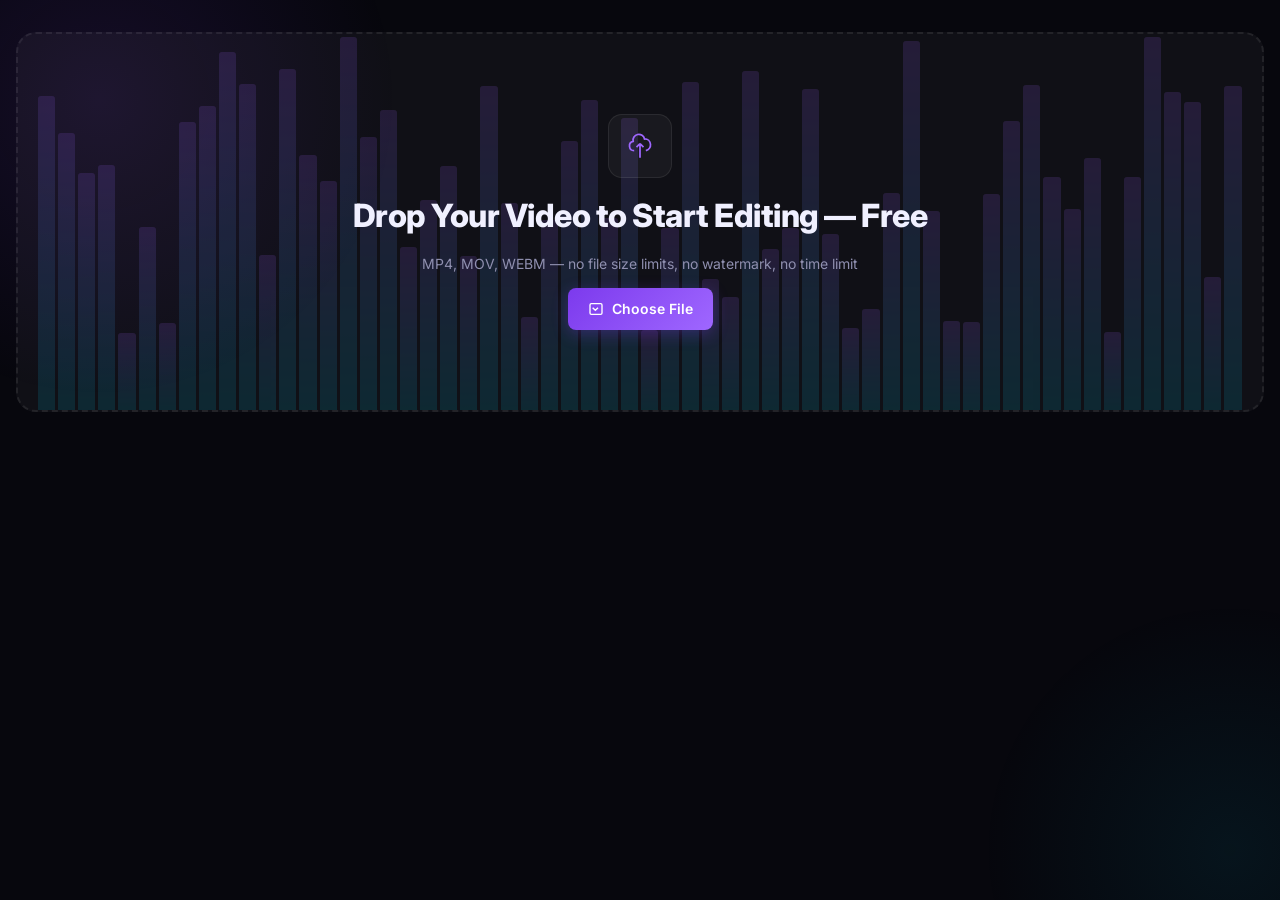
==== commit 6e97b314: "Add files via upload" ====
--- a/editor.html
+++ b/editor.html
@@ -3,113 +3,23 @@
 <head>
   <meta charset="UTF-8" />
   <meta name="viewport" content="width=device-width, initial-scale=1.0" />
-  <title>ClipForge — Free Online Video Editor | Trim & Crop Video, No Watermark, No Limits</title>
-  <meta name="description" content="ClipForge is a 100% free online video editor with no usage limits, no file size limits, and no watermark. Trim, cut, and crop MP4, MOV & WEBM videos instantly in your browser — no sign up, no upload to any server, no software install. The fastest free video trimmer and video cropper online." />
-  <meta name="keywords" content="free online video editor, video trimmer online, video cropper online, cut video online free, crop video online, trim video no watermark, browser video editor, no download video editor, free video editor no limits, no file size limit video editor, mp4 trimmer online, vertical video cropper, 9:16 video crop" />
-  <meta name="robots" content="index, follow" />
-  <link rel="canonical" href="https://clipforge.app/" />
-
-  <!-- Open Graph / Facebook -->
-  <meta property="og:type" content="website" />
-  <meta property="og:url" content="https://clipforge.app/" />
-  <meta property="og:title" content="ClipForge — Free Online Video Editor (No Watermark, No Limits)" />
-  <meta property="og:description" content="Trim and crop videos online for free, with zero usage limits and no watermark. 100% browser-based — your files never leave your device." />
-  <meta property="og:image" content="https://clipforge.app/og-image.png" />
-
-  <!-- Twitter -->
-  <meta name="twitter:card" content="summary_large_image" />
-  <meta name="twitter:title" content="ClipForge — Free Online Video Editor (No Watermark, No Limits)" />
-  <meta name="twitter:description" content="Trim and crop videos online for free, with zero usage limits and no watermark. 100% browser-based — your files never leave your device." />
-  <meta name="twitter:image" content="https://clipforge.app/og-image.png" />
-
+  <title>ClipForge Editor</title>
+  <meta name="robots" content="noindex" />
   <link rel="preconnect" href="https://fonts.googleapis.com" />
   <link rel="preconnect" href="https://fonts.gstatic.com" crossorigin />
   <link href="https://fonts.googleapis.com/css2?family=Inter:wght@300;400;500;600;700;800;900&display=swap" rel="stylesheet" />
   <link rel="stylesheet" href="/css/style.css" />
-
-  <!-- Structured Data: SoftwareApplication -->
-  <script type="application/ld+json">
-  {
-    "@context": "https://schema.org",
-    "@type": "SoftwareApplication",
-    "name": "ClipForge",
-    "applicationCategory": "MultimediaApplication",
-    "operatingSystem": "Any (runs in web browser)",
-    "url": "https://clipforge.app/",
-    "description": "ClipForge is a 100% free, browser-based video editor with no usage limits and no watermark. Trim and crop MP4, MOV, and WEBM videos directly in your browser with no uploads to any server.",
-    "offers": {
-      "@type": "Offer",
-      "price": "0",
-      "priceCurrency": "USD"
-    },
-    "featureList": [
-      "Free video trimming with no usage limits",
-      "No file size limits on uploads or exports",
-      "Interactive video cropping with 16:9, 1:1, 9:16 aspect ratio presets",
-      "No watermark on exported videos",
-      "100% browser-based processing — no uploads to a server",
-      "MP4, MOV, and WEBM support",
-      "No account or sign-up required"
-    ]
-  }
-  </script>
+  <style>
+    /* Editor-only: no nav, no hero, no footer — clean workspace */
+    body { background: var(--bg); min-height: 100vh; }
+    .editor-root { padding: 16px 16px 32px; max-width: 1280px; margin: 0 auto; }
+    @media (max-width: 768px) { .editor-root { padding: 10px 10px 24px; } }
+  </style>
 </head>
 <body>
-  <!-- NAV -->
-  <nav class="navbar" id="navbar">
-    <div class="nav-inner">
-      <a href="/editor.html" class="nav-logo">
-        <span class="logo-icon">⬡</span>
-        <span class="logo-text">Clip<span class="logo-accent">Forge</span></span>
-      </a>
-      <div class="nav-links">
-        <a href="/editor.html" class="nav-link active">Editor</a>
-        <a href="/pages/terms.html" class="nav-link">Terms</a>
-        <a href="/pages/privacy.html" class="nav-link">Privacy</a>
-        <a href="/pages/sitemap.html" class="nav-link">Sitemap</a>
-      </div>
-      <button class="nav-mobile-toggle" id="mobileToggle" aria-label="Menu">
-        <span></span><span></span><span></span>
-      </button>
-    </div>
-    <div class="nav-mobile-menu" id="mobileMenu">
-      <a href="/editor.html" class="nav-link active">Editor</a>
-      <a href="/pages/terms.html" class="nav-link">Terms</a>
-      <a href="/pages/privacy.html" class="nav-link">Privacy</a>
-      <a href="/pages/sitemap.html" class="nav-link">Sitemap</a>
-    </div>
-  </nav>
-
-  <!-- HERO -->
-  <div class="hero-wrap" id="heroBadge">
-    <div class="hero-content">
-      <div class="hero-badge">
-        <span class="badge-dot"></span>
-        100% free forever — no usage limits, no watermark, no sign-up
-      </div>
-      <h1 class="hero-h1">
-        The Free Online Video Editor that <span class="hero-accent-text">Trims &amp; Crops</span> in Seconds
-      </h1>
-      <p class="hero-sub">
-        ClipForge is a 100% free browser video editor with <strong>zero usage limits</strong>, <strong>no file size limits</strong>, and <strong>no watermark</strong>.
-        Cut, trim, and crop MP4, MOV, and WEBM videos instantly — no software install, no account, and no upload to any server.
-        Everything runs locally in your browser, powered by ffmpeg.wasm.
-      </p>
-      <div class="hero-pills">
-        <span class="hero-pill">✓ 100% Free</span>
-        <span class="hero-pill">✓ No Usage Limits</span>
-        <span class="hero-pill">✓ No File Size Limits</span>
-        <span class="hero-pill">✓ No Watermark</span>
-        <span class="hero-pill">✓ No Sign-Up</span>
-        <span class="hero-pill">✓ 100% Private</span>
-      </div>
-    </div>
-  </div>
-
-  <!-- MAIN APP -->
-  <main class="app-main" id="appMain">
-
-    <!-- UPLOAD ZONE -->
+
+  <!-- UPLOAD ZONE -->
+  <div class="editor-root">
     <section class="upload-section" id="uploadSection">
       <div class="upload-zone" id="uploadZone">
         <div class="upload-waveform" aria-hidden="true">
@@ -136,8 +46,6 @@
 
     <!-- EDITOR WORKSPACE -->
     <section class="editor-section hidden" id="editorSection">
-
-      <!-- TOP ROW: Preview + Crop -->
       <div class="editor-top">
 
         <!-- VIDEO PANEL -->
@@ -151,7 +59,6 @@
           </div>
           <div class="video-wrap" id="videoWrap">
             <video id="videoPlayer" preload="metadata" playsinline></video>
-            <!-- CROP OVERLAY -->
             <div class="crop-overlay hidden" id="cropOverlay">
               <div class="crop-shade crop-shade-top" id="cropShadeTop"></div>
               <div class="crop-shade crop-shade-bottom" id="cropShadeBottom"></div>
@@ -172,7 +79,6 @@
               </div>
             </div>
           </div>
-          <!-- PLAYBACK CONTROLS -->
           <div class="playback-controls">
             <button class="ctrl-btn" id="playBtn" aria-label="Play/Pause">
               <svg id="playIcon" viewBox="0 0 24 24" fill="currentColor" width="20" height="20"><path d="M8 5v14l11-7z"/></svg>
@@ -194,8 +100,6 @@
           <div class="panel-header">
             <span class="panel-title">Tools</span>
           </div>
-
-          <!-- TABS -->
           <div class="tool-tabs">
             <button class="tool-tab active" data-tab="trim">
               <svg viewBox="0 0 24 24" fill="none" stroke="currentColor" stroke-width="2" width="14" height="14"><path d="M6 20L18 4M6 4h.01M18 20h.01M8 12h8"/></svg>
@@ -211,7 +115,7 @@
             </button>
           </div>
 
-          <!-- TRIM TAB -->
+          <!-- TRIM -->
           <div class="tab-content active" id="tab-trim">
             <div class="trim-timeline" id="trimTimeline">
               <div class="trim-range" id="trimRange"></div>
@@ -246,7 +150,7 @@
             </button>
           </div>
 
-          <!-- CROP TAB -->
+          <!-- CROP -->
           <div class="tab-content hidden" id="tab-crop">
             <div class="crop-toggle-row">
               <span class="field-label">Enable crop</span>
@@ -291,7 +195,7 @@
             </div>
           </div>
 
-          <!-- EXPORT TAB -->
+          <!-- EXPORT -->
           <div class="tab-content hidden" id="tab-export">
             <div class="field">
               <label class="field-label">Output filename</label>
@@ -335,11 +239,8 @@
       <!-- EXPORT PROGRESS -->
       <div class="glass-panel export-panel hidden" id="exportPanel">
         <div class="panel-header">
-          <span class="panel-title" id="exportPanelTitle">Exporting…</span>
-          <div style="display:flex;align-items:center;gap:10px">
-            <span class="export-pct" id="exportPct">0%</span>
-            <button class="btn btn-ghost btn-sm" id="abortExportBtn" style="color:var(--red);display:none">✕ Cancel</button>
-          </div>
+          <span class="panel-title">Exporting…</span>
+          <span class="export-pct" id="exportPct">0%</span>
         </div>
         <div class="progress-bar-wrap">
           <div class="progress-bar" id="progressBar"></div>
@@ -348,57 +249,7 @@
       </div>
 
     </section>
-  </main>
-
-  <!-- HOW IT WORKS / SEO CONTENT -->
-  <section class="info-section">
-    <div class="info-inner">
-
-      <div class="info-block">
-        <h2 class="info-h2">How to Trim and Crop a Video Online — Free, in 3 Steps</h2>
-        <div class="steps-grid">
-          <div class="step-card">
-            <span class="step-num">1</span>
-            <h3 class="step-title">Upload Your Video</h3>
-            <p class="step-desc">Drag and drop or choose a file. ClipForge supports MP4, MOV, and WEBM — with no upload size limit, because your video never actually leaves your device.</p>
-          </div>
-          <div class="step-card">
-            <span class="step-num">2</span>
-            <h3 class="step-title">Trim &amp; Crop</h3>
-            <p class="step-desc">Drag the trim handles to set your start and end points, then use the crop tool with 16:9, 1:1, or 9:16 presets to resize for YouTube, Instagram, or TikTok.</p>
-          </div>
-          <div class="step-card">
-            <span class="step-num">3</span>
-            <h3 class="step-title">Export — Free, No Watermark</h3>
-            <p class="step-desc">Click Export and your trimmed, cropped MP4 downloads straight to your device in seconds. No watermark, no account, no usage limit — ever.</p>
-          </div>
-        </div>
-      </div>
-
-      <div class="info-block">
-        <h2 class="info-h2">Why ClipForge is the Best Free Online Video Editor</h2>
-        <div class="why-grid">
-          <div class="why-card">
-            <h3 class="why-title">100% Free, No Usage Limits, No File Size Limits</h3>
-            <p class="why-desc">Most online video editors cap your exports, restrict file size, add a watermark, or lock features behind a paywall. ClipForge has none of that — unlimited trims, unlimited crops, unlimited exports, any file size, completely free.</p>
-          </div>
-          <div class="why-card">
-            <h3 class="why-title">No Upload, No Server, 100% Private</h3>
-            <p class="why-desc">Unlike most video trimmer and video cropper tools online, ClipForge never uploads your file to a server. All processing happens locally in your browser, so your content stays private.</p>
-          </div>
-          <div class="why-card">
-            <h3 class="why-title">No Install, No Sign-Up</h3>
-            <p class="why-desc">Skip the heavy desktop software and account creation. Open ClipForge in any modern browser and start cutting and cropping your video immediately.</p>
-          </div>
-          <div class="why-card">
-            <h3 class="why-title">Perfect for Every Platform</h3>
-            <p class="why-desc">Crop to 9:16 for TikTok and Reels, 1:1 for Instagram posts, or keep 16:9 for YouTube — ClipForge's aspect ratio presets make repurposing video fast and easy.</p>
-          </div>
-        </div>
-      </div>
-
-    </div>
-  </section>
+  </div>
 
   <!-- FFMPEG LOADING OVERLAY -->
   <div class="ffmpeg-overlay hidden" id="ffmpegOverlay">
@@ -412,24 +263,6 @@
     </div>
   </div>
 
-  <!-- FOOTER -->
-  <footer class="footer">
-    <div class="footer-inner">
-      <div class="footer-brand">
-        <span class="logo-icon">⬡</span>
-        <span class="logo-text">Clip<span class="logo-accent">Forge</span></span>
-      </div>
-      <div class="footer-links">
-        <a href="/editor.html">Editor</a>
-        <a href="/pages/terms.html">Terms</a>
-        <a href="/pages/privacy.html">Privacy</a>
-        <a href="/pages/sitemap.html">Sitemap</a>
-      </div>
-      <p class="footer-copy">ClipForge © 2026 — All video processing is done locally in your browser.</p>
-    </div>
-  </footer>
-
-  <!-- SW must register first so COOP/COEP headers are active before ffmpeg loads -->
   <script src="/js/sw-register.js"></script>
   <script src="/js/app.js"></script>
 </body>
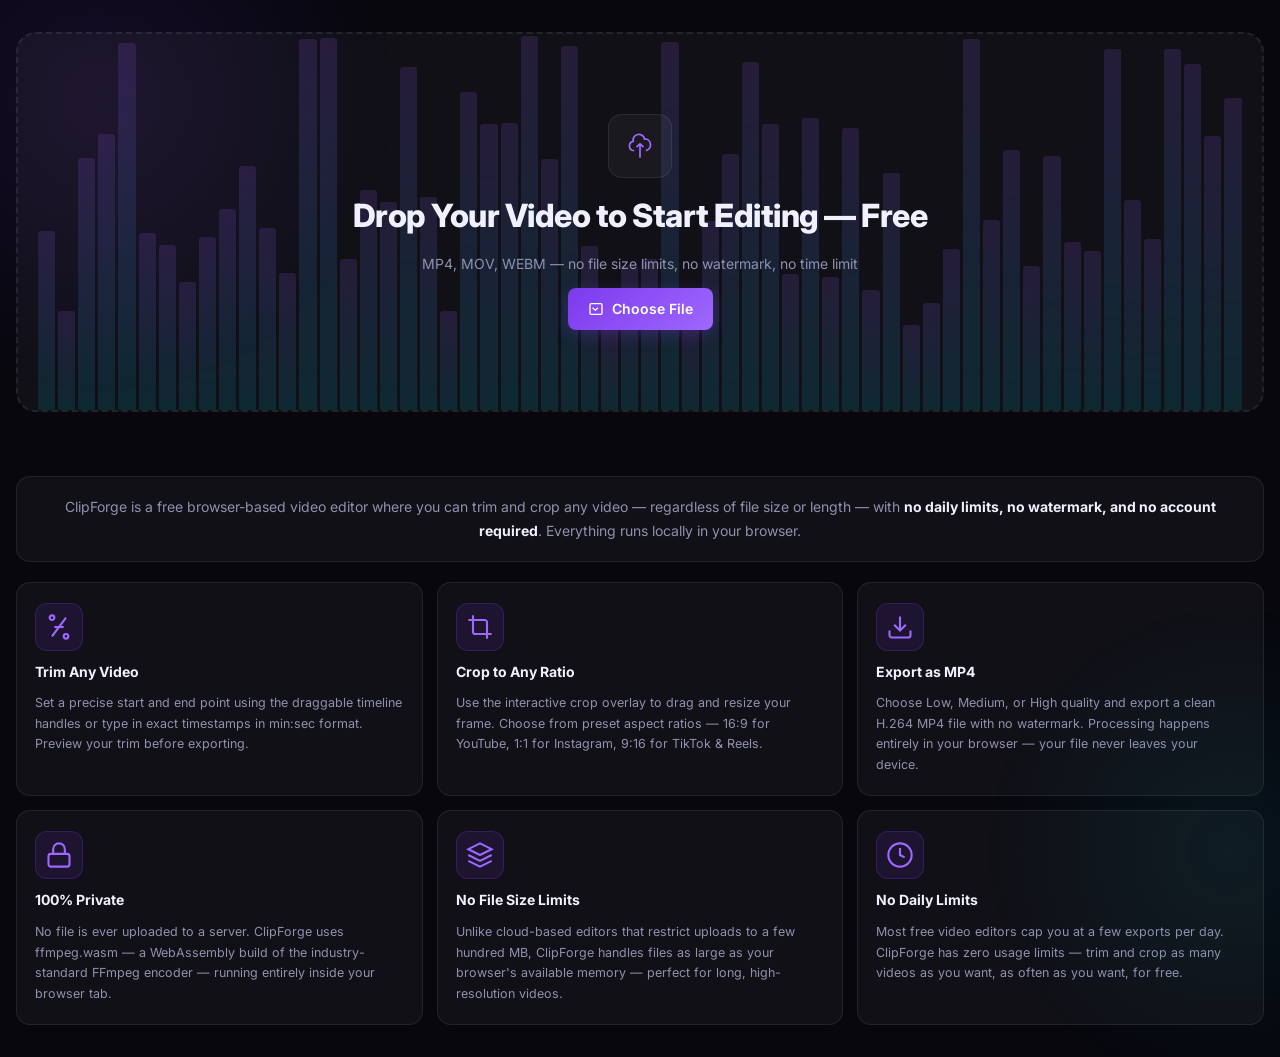
==== commit a862ef9c: "Add files via upload" ====
--- a/editor.html
+++ b/editor.html
@@ -14,6 +14,65 @@
     body { background: var(--bg); min-height: 100vh; }
     .editor-root { padding: 16px 16px 32px; max-width: 1280px; margin: 0 auto; }
     @media (max-width: 768px) { .editor-root { padding: 10px 10px 24px; } }
+
+    /* Info panel — shown only before video is loaded */
+    .editor-info-panel {
+      margin-top: 24px;
+      display: flex;
+      flex-direction: column;
+      gap: 20px;
+    }
+    .editor-info-intro {
+      background: var(--glass);
+      border: 1px solid var(--glass-border);
+      border-radius: var(--radius);
+      padding: 18px 22px;
+      font-size: 14px;
+      color: var(--text2);
+      line-height: 1.7;
+      text-align: center;
+    }
+    .editor-info-intro strong { color: var(--text); }
+    .editor-info-grid {
+      display: grid;
+      grid-template-columns: repeat(3, 1fr);
+      gap: 14px;
+    }
+    @media (max-width: 900px) { .editor-info-grid { grid-template-columns: repeat(2, 1fr); } }
+    @media (max-width: 540px) { .editor-info-grid { grid-template-columns: 1fr; } }
+
+    .editor-info-card {
+      background: var(--glass);
+      border: 1px solid var(--glass-border);
+      border-radius: var(--radius);
+      padding: 20px 18px;
+      display: flex;
+      flex-direction: column;
+      gap: 10px;
+      transition: border-color 0.2s;
+    }
+    .editor-info-card:hover { border-color: var(--primary); }
+    .editor-info-icon {
+      width: 48px; height: 48px;
+      background: rgba(124,58,237,0.12);
+      border: 1px solid rgba(124,58,237,0.25);
+      border-radius: 12px;
+      display: flex;
+      align-items: center;
+      justify-content: center;
+      color: var(--primary-light);
+      flex-shrink: 0;
+    }
+    .editor-info-title {
+      font-size: 14px;
+      font-weight: 700;
+      color: var(--text);
+    }
+    .editor-info-desc {
+      font-size: 12.5px;
+      color: var(--text2);
+      line-height: 1.65;
+    }
   </style>
 </head>
 <body>
@@ -41,6 +100,77 @@
           </label>
           <input type="file" id="fileInput" accept="video/mp4,video/webm,video/quicktime,.mov,.mp4,.webm" hidden />
         </div>
+      </div>
+    </section>
+
+    <!-- INFO PANEL — fills space below upload zone, visible only before video is loaded -->
+    <section class="editor-info-panel" id="editorInfoPanel">
+      <div class="editor-info-intro">
+        <p>ClipForge is a free browser-based video editor where you can trim and crop any video — regardless of file size or length — with <strong>no daily limits, no watermark, and no account required</strong>. Everything runs locally in your browser.</p>
+      </div>
+      <div class="editor-info-grid">
+
+        <div class="editor-info-card">
+          <div class="editor-info-icon">
+            <svg viewBox="0 0 24 24" fill="none" stroke="currentColor" stroke-width="1.8" width="28" height="28">
+              <path d="M6 20L18 4"/><circle cx="6" cy="4" r="2"/><circle cx="18" cy="20" r="2"/>
+              <path d="M8 12h8"/>
+            </svg>
+          </div>
+          <h3 class="editor-info-title">Trim Any Video</h3>
+          <p class="editor-info-desc">Set a precise start and end point using the draggable timeline handles or type in exact timestamps in min:sec format. Preview your trim before exporting.</p>
+        </div>
+
+        <div class="editor-info-card">
+          <div class="editor-info-icon">
+            <svg viewBox="0 0 24 24" fill="none" stroke="currentColor" stroke-width="1.8" width="28" height="28">
+              <path d="M6 2v14a2 2 0 002 2h14"/><path d="M18 22V8a2 2 0 00-2-2H2"/>
+            </svg>
+          </div>
+          <h3 class="editor-info-title">Crop to Any Ratio</h3>
+          <p class="editor-info-desc">Use the interactive crop overlay to drag and resize your frame. Choose from preset aspect ratios — 16:9 for YouTube, 1:1 for Instagram, 9:16 for TikTok &amp; Reels.</p>
+        </div>
+
+        <div class="editor-info-card">
+          <div class="editor-info-icon">
+            <svg viewBox="0 0 24 24" fill="none" stroke="currentColor" stroke-width="1.8" width="28" height="28">
+              <path d="M21 15v4a2 2 0 01-2 2H5a2 2 0 01-2-2v-4"/><polyline points="7 10 12 15 17 10"/><line x1="12" y1="15" x2="12" y2="3"/>
+            </svg>
+          </div>
+          <h3 class="editor-info-title">Export as MP4</h3>
+          <p class="editor-info-desc">Choose Low, Medium, or High quality and export a clean H.264 MP4 file with no watermark. Processing happens entirely in your browser — your file never leaves your device.</p>
+        </div>
+
+        <div class="editor-info-card">
+          <div class="editor-info-icon">
+            <svg viewBox="0 0 24 24" fill="none" stroke="currentColor" stroke-width="1.8" width="28" height="28">
+              <rect x="3" y="11" width="18" height="11" rx="2"/><path d="M7 11V7a5 5 0 0110 0v4"/>
+            </svg>
+          </div>
+          <h3 class="editor-info-title">100% Private</h3>
+          <p class="editor-info-desc">No file is ever uploaded to a server. ClipForge uses ffmpeg.wasm — a WebAssembly build of the industry-standard FFmpeg encoder — running entirely inside your browser tab.</p>
+        </div>
+
+        <div class="editor-info-card">
+          <div class="editor-info-icon">
+            <svg viewBox="0 0 24 24" fill="none" stroke="currentColor" stroke-width="1.8" width="28" height="28">
+              <path d="M12 2L2 7l10 5 10-5-10-5z"/><path d="M2 17l10 5 10-5"/><path d="M2 12l10 5 10-5"/>
+            </svg>
+          </div>
+          <h3 class="editor-info-title">No File Size Limits</h3>
+          <p class="editor-info-desc">Unlike cloud-based editors that restrict uploads to a few hundred MB, ClipForge handles files as large as your browser's available memory — perfect for long, high-resolution videos.</p>
+        </div>
+
+        <div class="editor-info-card">
+          <div class="editor-info-icon">
+            <svg viewBox="0 0 24 24" fill="none" stroke="currentColor" stroke-width="1.8" width="28" height="28">
+              <circle cx="12" cy="12" r="10"/><polyline points="12 6 12 12 16 14"/>
+            </svg>
+          </div>
+          <h3 class="editor-info-title">No Daily Limits</h3>
+          <p class="editor-info-desc">Most free video editors cap you at a few exports per day. ClipForge has zero usage limits — trim and crop as many videos as you want, as often as you want, for free.</p>
+        </div>
+
       </div>
     </section>
 
@@ -265,5 +395,32 @@
 
   <script src="/js/sw-register.js"></script>
   <script src="/js/app.js"></script>
+  <script>
+    // Report document height to parent so iframe auto-sizes (no fixed 880px)
+    function reportHeight() {
+      const h = document.documentElement.scrollHeight;
+      if (window.parent !== window) {
+        window.parent.postMessage({ type: 'cf-resize', height: h }, '*');
+      }
+    }
+    // Report on load and whenever DOM changes (video loaded, editor opened)
+    window.addEventListener('load', reportHeight);
+    new MutationObserver(reportHeight).observe(document.body, { childList: true, subtree: true, attributes: true });
+
+    // Hide info panel once a video is loaded into the editor
+    const infoPanelEl = document.getElementById('editorInfoPanel');
+    document.addEventListener('DOMContentLoaded', () => {
+      const fi = document.getElementById('fileInput');
+      if (fi) fi.addEventListener('change', () => {
+        if (infoPanelEl) infoPanelEl.style.display = 'none';
+        reportHeight();
+      });
+      const dz = document.getElementById('uploadZone');
+      if (dz) dz.addEventListener('drop', () => {
+        if (infoPanelEl) infoPanelEl.style.display = 'none';
+        reportHeight();
+      });
+    });
+  </script>
 </body>
 </html>
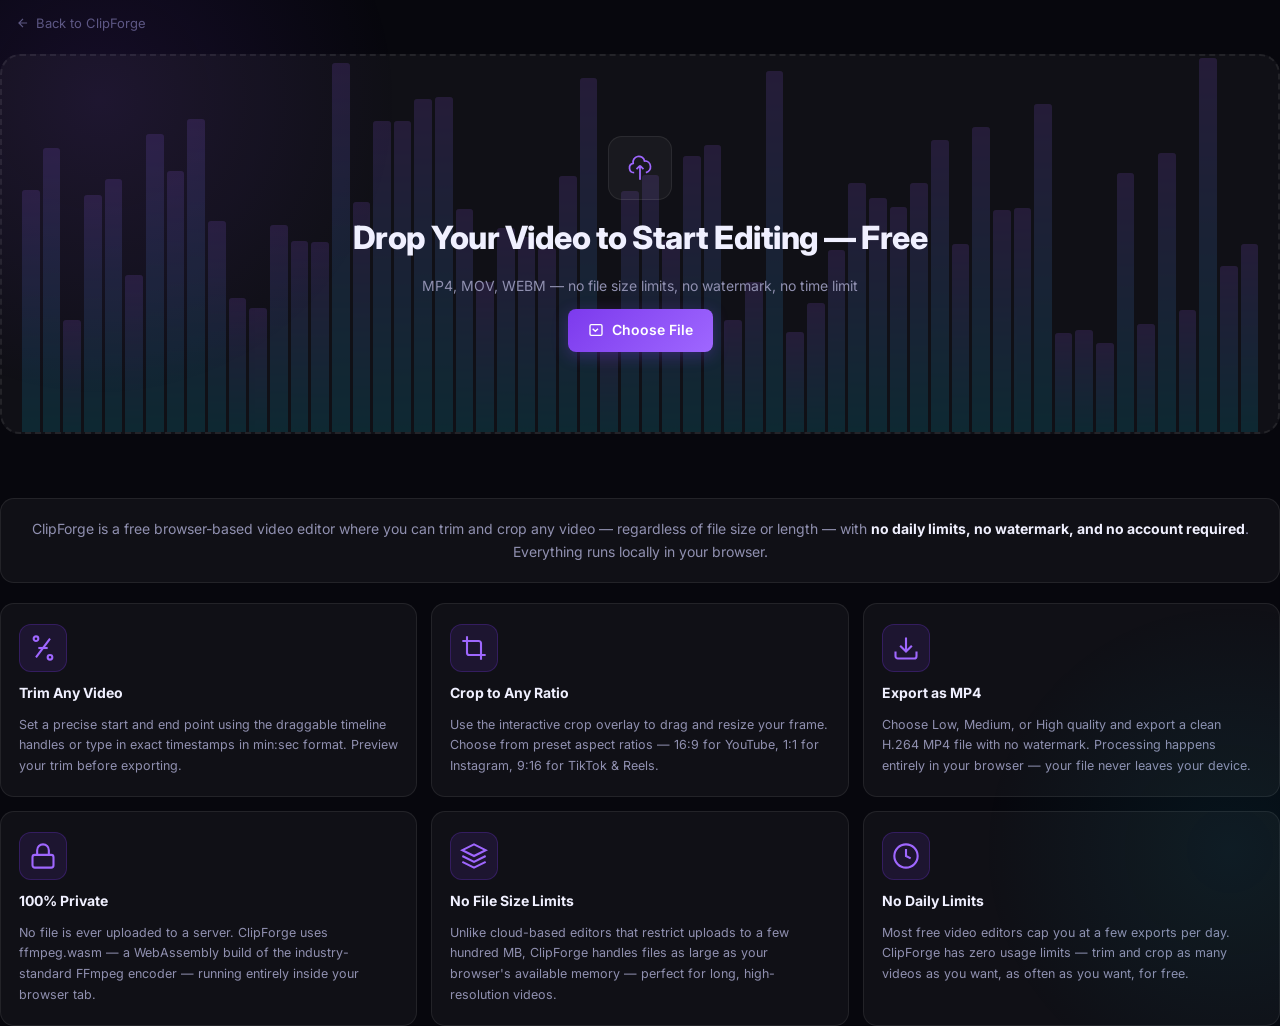
==== commit b1ef57b1: "Add files via upload" ====
--- a/editor.html
+++ b/editor.html
@@ -77,8 +77,13 @@
 </head>
 <body>
 
-  <!-- UPLOAD ZONE -->
-  <div class="editor-root">
+  <!-- Back link -->
+  <div style="padding: 12px 16px 0; max-width:1280px; margin:0 auto;">
+    <a href="/index.html" style="display:inline-flex;align-items:center;gap:6px;color:var(--text3);font-size:13px;text-decoration:none;font-family:var(--font);">
+      <svg viewBox="0 0 24 24" fill="none" stroke="currentColor" stroke-width="2" width="14" height="14"><path d="M19 12H5M12 5l-7 7 7 7"/></svg>
+      Back to ClipForge
+    </a>
+  </div>
     <section class="upload-section" id="uploadSection">
       <div class="upload-zone" id="uploadZone">
         <div class="upload-waveform" aria-hidden="true">
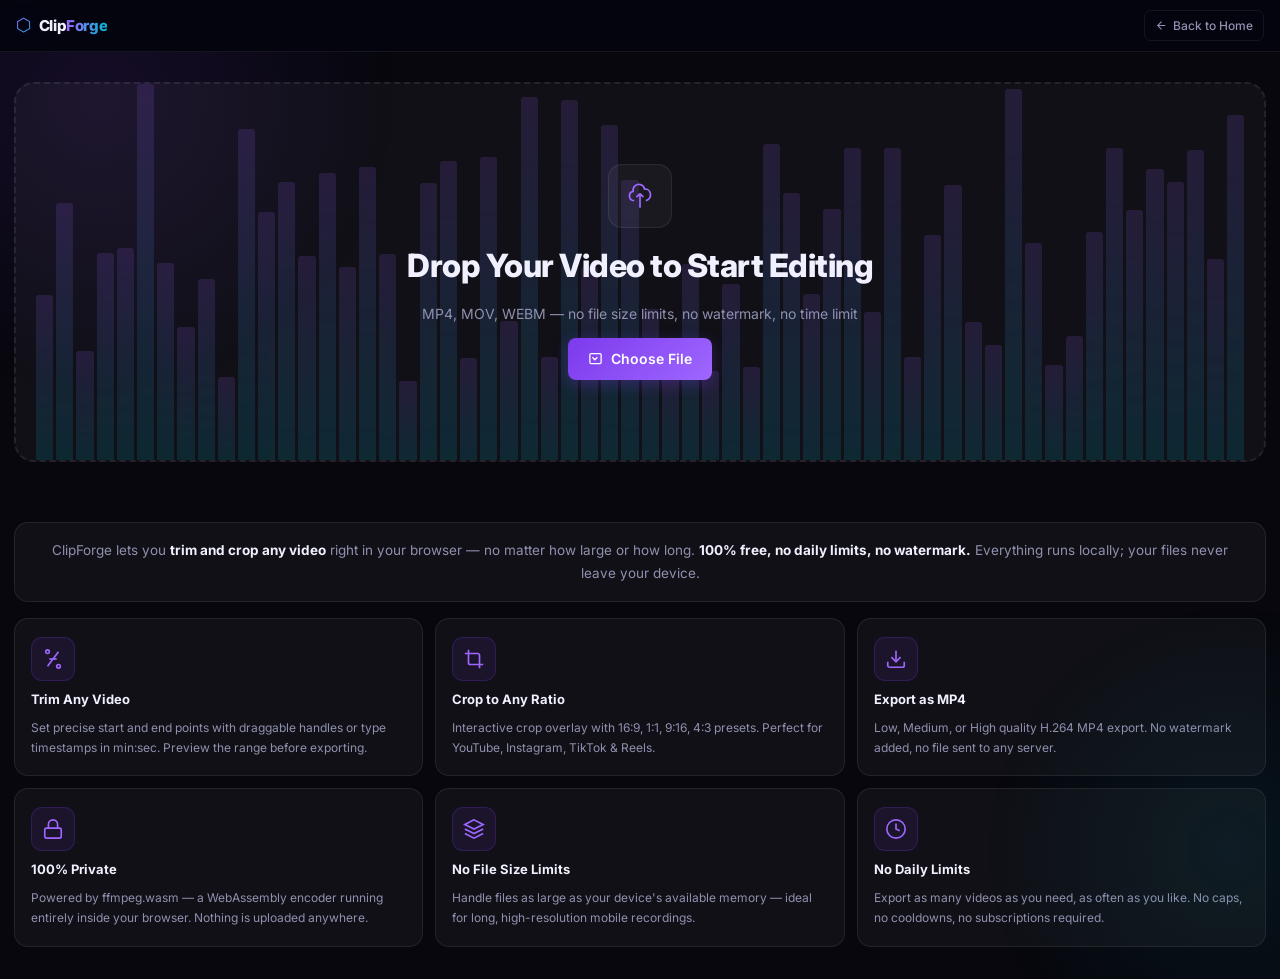
==== commit aa40a9e1: "Add files via upload" ====
--- a/editor.html
+++ b/editor.html
@@ -3,31 +3,85 @@
 <head>
   <meta charset="UTF-8" />
   <meta name="viewport" content="width=device-width, initial-scale=1.0" />
-  <title>ClipForge Editor</title>
+  <title>ClipForge — Video Editor</title>
   <meta name="robots" content="noindex" />
   <link rel="preconnect" href="https://fonts.googleapis.com" />
   <link rel="preconnect" href="https://fonts.gstatic.com" crossorigin />
   <link href="https://fonts.googleapis.com/css2?family=Inter:wght@300;400;500;600;700;800;900&display=swap" rel="stylesheet" />
   <link rel="stylesheet" href="/css/style.css" />
   <style>
-    /* Editor-only: no nav, no hero, no footer — clean workspace */
-    body { background: var(--bg); min-height: 100vh; }
-    .editor-root { padding: 16px 16px 32px; max-width: 1280px; margin: 0 auto; }
-    @media (max-width: 768px) { .editor-root { padding: 10px 10px 24px; } }
-
-    /* Info panel — shown only before video is loaded */
+    *, *::before, *::after { box-sizing: border-box; margin: 0; padding: 0; }
+    body { background: var(--bg); min-height: 100vh; font-family: var(--font); }
+
+    /* ── TOP BAR ── */
+    .editor-topbar {
+      display: flex;
+      align-items: center;
+      justify-content: space-between;
+      padding: 10px 16px;
+      background: rgba(5,5,15,0.95);
+      border-bottom: 1px solid var(--border);
+      backdrop-filter: blur(12px);
+      position: sticky;
+      top: 0;
+      z-index: 50;
+    }
+    .editor-logo {
+      display: flex;
+      align-items: center;
+      gap: 7px;
+      text-decoration: none;
+    }
+    .logo-icon {
+      font-size: 18px;
+      background: linear-gradient(135deg, var(--primary-light), var(--accent));
+      -webkit-background-clip: text;
+      -webkit-text-fill-color: transparent;
+      background-clip: text;
+    }
+    .logo-text { font-size: 15px; font-weight: 800; letter-spacing: -0.4px; color: var(--text); }
+    .logo-accent {
+      background: linear-gradient(90deg, var(--primary-light), var(--accent));
+      -webkit-background-clip: text;
+      -webkit-text-fill-color: transparent;
+      background-clip: text;
+    }
+    .back-link {
+      display: inline-flex;
+      align-items: center;
+      gap: 5px;
+      color: var(--text2);
+      font-size: 12px;
+      font-weight: 500;
+      text-decoration: none;
+      padding: 5px 10px;
+      border-radius: 7px;
+      border: 1px solid var(--border);
+      transition: color 0.18s, border-color 0.18s;
+    }
+    .back-link:hover { color: var(--text); border-color: var(--primary-light); }
+
+    /* ── ROOT ── */
+    .editor-root {
+      padding: 14px 14px 32px;
+      max-width: 1280px;
+      margin: 0 auto;
+    }
+    @media(max-width:640px){ .editor-root { padding: 10px 10px 24px; } }
+
+    /* ── INFO PANEL ── */
     .editor-info-panel {
-      margin-top: 24px;
+      margin-top: 20px;
       display: flex;
       flex-direction: column;
-      gap: 20px;
+      gap: 16px;
     }
     .editor-info-intro {
       background: var(--glass);
       border: 1px solid var(--glass-border);
       border-radius: var(--radius);
-      padding: 18px 22px;
-      font-size: 14px;
+      padding: 16px 20px;
+      font-size: 13.5px;
       color: var(--text2);
       line-height: 1.7;
       text-align: center;
@@ -36,54 +90,52 @@
     .editor-info-grid {
       display: grid;
       grid-template-columns: repeat(3, 1fr);
-      gap: 14px;
-    }
-    @media (max-width: 900px) { .editor-info-grid { grid-template-columns: repeat(2, 1fr); } }
-    @media (max-width: 540px) { .editor-info-grid { grid-template-columns: 1fr; } }
-
+      gap: 12px;
+    }
+    @media(max-width:900px){ .editor-info-grid { grid-template-columns: repeat(2,1fr); } }
+    @media(max-width:540px){ .editor-info-grid { grid-template-columns: 1fr; } }
     .editor-info-card {
       background: var(--glass);
       border: 1px solid var(--glass-border);
       border-radius: var(--radius);
-      padding: 20px 18px;
+      padding: 18px 16px;
       display: flex;
       flex-direction: column;
-      gap: 10px;
-      transition: border-color 0.2s;
+      gap: 8px;
+      transition: border-color 0.18s;
     }
     .editor-info-card:hover { border-color: var(--primary); }
     .editor-info-icon {
-      width: 48px; height: 48px;
-      background: rgba(124,58,237,0.12);
-      border: 1px solid rgba(124,58,237,0.25);
-      border-radius: 12px;
+      width: 44px; height: 44px;
+      background: rgba(124,58,237,0.1);
+      border: 1px solid rgba(124,58,237,0.22);
+      border-radius: 11px;
       display: flex;
       align-items: center;
       justify-content: center;
       color: var(--primary-light);
-      flex-shrink: 0;
-    }
-    .editor-info-title {
-      font-size: 14px;
-      font-weight: 700;
-      color: var(--text);
-    }
-    .editor-info-desc {
-      font-size: 12.5px;
-      color: var(--text2);
-      line-height: 1.65;
-    }
+    }
+    .editor-info-title { font-size: 13px; font-weight: 700; color: var(--text); }
+    .editor-info-desc { font-size: 12px; color: var(--text2); line-height: 1.65; }
   </style>
 </head>
 <body>
 
-  <!-- Back link -->
-  <div style="padding: 12px 16px 0; max-width:1280px; margin:0 auto;">
-    <a href="/index.html" style="display:inline-flex;align-items:center;gap:6px;color:var(--text3);font-size:13px;text-decoration:none;font-family:var(--font);">
-      <svg viewBox="0 0 24 24" fill="none" stroke="currentColor" stroke-width="2" width="14" height="14"><path d="M19 12H5M12 5l-7 7 7 7"/></svg>
-      Back to ClipForge
+  <!-- TOP BAR -->
+  <div class="editor-topbar">
+    <a href="/index.html" class="editor-logo">
+      <span class="logo-icon">⬡</span>
+      <span class="logo-text">Clip<span class="logo-accent">Forge</span></span>
+    </a>
+    <a href="/index.html" class="back-link">
+      <svg viewBox="0 0 24 24" fill="none" stroke="currentColor" stroke-width="2" width="13" height="13"><path d="M19 12H5M12 5l-7 7 7 7"/></svg>
+      Back to Home
     </a>
   </div>
+
+  <div class="editor-root">
+
+    <!-- UPLOAD ZONE -->
     <section class="upload-section" id="uploadSection">
       <div class="upload-zone" id="uploadZone">
         <div class="upload-waveform" aria-hidden="true">
@@ -95,10 +147,10 @@
               <path d="M7 16a4 4 0 01-.88-7.903A5 5 0 1115.9 6L16 6a5 5 0 011 9.9M15 13l-3-3m0 0l-3 3m3-3v12"/>
             </svg>
           </div>
-          <h2 class="upload-title">Drop Your Video to Start Editing — Free</h2>
+          <h2 class="upload-title">Drop Your Video to Start Editing</h2>
           <p class="upload-sub">MP4, MOV, WEBM — no file size limits, no watermark, no time limit</p>
           <label class="btn btn-primary upload-btn" for="fileInput">
-            <svg viewBox="0 0 24 24" fill="none" stroke="currentColor" stroke-width="2" width="16" height="16">
+            <svg viewBox="0 0 24 24" fill="none" stroke="currentColor" stroke-width="2" width="15" height="15">
               <path d="M15 10l-4 4-4-4M19 4H5a2 2 0 00-2 2v12a2 2 0 002 2h14a2 2 0 002-2V6a2 2 0 00-2-2z"/>
             </svg>
             Choose File
@@ -108,74 +160,54 @@
       </div>
     </section>
 
-    <!-- INFO PANEL — fills space below upload zone, visible only before video is loaded -->
+    <!-- INFO PANEL -->
     <section class="editor-info-panel" id="editorInfoPanel">
       <div class="editor-info-intro">
-        <p>ClipForge is a free browser-based video editor where you can trim and crop any video — regardless of file size or length — with <strong>no daily limits, no watermark, and no account required</strong>. Everything runs locally in your browser.</p>
+        ClipForge lets you <strong>trim and crop any video</strong> right in your browser — no matter how large or how long. <strong>100% free, no daily limits, no watermark.</strong> Everything runs locally; your files never leave your device.
       </div>
       <div class="editor-info-grid">
-
-        <div class="editor-info-card">
-          <div class="editor-info-icon">
-            <svg viewBox="0 0 24 24" fill="none" stroke="currentColor" stroke-width="1.8" width="28" height="28">
-              <path d="M6 20L18 4"/><circle cx="6" cy="4" r="2"/><circle cx="18" cy="20" r="2"/>
-              <path d="M8 12h8"/>
-            </svg>
-          </div>
-          <h3 class="editor-info-title">Trim Any Video</h3>
-          <p class="editor-info-desc">Set a precise start and end point using the draggable timeline handles or type in exact timestamps in min:sec format. Preview your trim before exporting.</p>
-        </div>
-
-        <div class="editor-info-card">
-          <div class="editor-info-icon">
-            <svg viewBox="0 0 24 24" fill="none" stroke="currentColor" stroke-width="1.8" width="28" height="28">
-              <path d="M6 2v14a2 2 0 002 2h14"/><path d="M18 22V8a2 2 0 00-2-2H2"/>
-            </svg>
-          </div>
-          <h3 class="editor-info-title">Crop to Any Ratio</h3>
-          <p class="editor-info-desc">Use the interactive crop overlay to drag and resize your frame. Choose from preset aspect ratios — 16:9 for YouTube, 1:1 for Instagram, 9:16 for TikTok &amp; Reels.</p>
-        </div>
-
-        <div class="editor-info-card">
-          <div class="editor-info-icon">
-            <svg viewBox="0 0 24 24" fill="none" stroke="currentColor" stroke-width="1.8" width="28" height="28">
-              <path d="M21 15v4a2 2 0 01-2 2H5a2 2 0 01-2-2v-4"/><polyline points="7 10 12 15 17 10"/><line x1="12" y1="15" x2="12" y2="3"/>
-            </svg>
-          </div>
-          <h3 class="editor-info-title">Export as MP4</h3>
-          <p class="editor-info-desc">Choose Low, Medium, or High quality and export a clean H.264 MP4 file with no watermark. Processing happens entirely in your browser — your file never leaves your device.</p>
-        </div>
-
-        <div class="editor-info-card">
-          <div class="editor-info-icon">
-            <svg viewBox="0 0 24 24" fill="none" stroke="currentColor" stroke-width="1.8" width="28" height="28">
-              <rect x="3" y="11" width="18" height="11" rx="2"/><path d="M7 11V7a5 5 0 0110 0v4"/>
-            </svg>
-          </div>
-          <h3 class="editor-info-title">100% Private</h3>
-          <p class="editor-info-desc">No file is ever uploaded to a server. ClipForge uses ffmpeg.wasm — a WebAssembly build of the industry-standard FFmpeg encoder — running entirely inside your browser tab.</p>
-        </div>
-
-        <div class="editor-info-card">
-          <div class="editor-info-icon">
-            <svg viewBox="0 0 24 24" fill="none" stroke="currentColor" stroke-width="1.8" width="28" height="28">
-              <path d="M12 2L2 7l10 5 10-5-10-5z"/><path d="M2 17l10 5 10-5"/><path d="M2 12l10 5 10-5"/>
-            </svg>
-          </div>
-          <h3 class="editor-info-title">No File Size Limits</h3>
-          <p class="editor-info-desc">Unlike cloud-based editors that restrict uploads to a few hundred MB, ClipForge handles files as large as your browser's available memory — perfect for long, high-resolution videos.</p>
-        </div>
-
-        <div class="editor-info-card">
-          <div class="editor-info-icon">
-            <svg viewBox="0 0 24 24" fill="none" stroke="currentColor" stroke-width="1.8" width="28" height="28">
-              <circle cx="12" cy="12" r="10"/><polyline points="12 6 12 12 16 14"/>
-            </svg>
-          </div>
-          <h3 class="editor-info-title">No Daily Limits</h3>
-          <p class="editor-info-desc">Most free video editors cap you at a few exports per day. ClipForge has zero usage limits — trim and crop as many videos as you want, as often as you want, for free.</p>
-        </div>
-
+        <div class="editor-info-card">
+          <div class="editor-info-icon">
+            <svg viewBox="0 0 24 24" fill="none" stroke="currentColor" stroke-width="1.8" width="22" height="22"><path d="M6 20L18 4"/><circle cx="6" cy="4" r="2"/><circle cx="18" cy="20" r="2"/><path d="M8 12h8"/></svg>
+          </div>
+          <div class="editor-info-title">Trim Any Video</div>
+          <div class="editor-info-desc">Set precise start and end points with draggable handles or type timestamps in min:sec. Preview the range before exporting.</div>
+        </div>
+        <div class="editor-info-card">
+          <div class="editor-info-icon">
+            <svg viewBox="0 0 24 24" fill="none" stroke="currentColor" stroke-width="1.8" width="22" height="22"><path d="M6 2v14a2 2 0 002 2h14"/><path d="M18 22V8a2 2 0 00-2-2H2"/></svg>
+          </div>
+          <div class="editor-info-title">Crop to Any Ratio</div>
+          <div class="editor-info-desc">Interactive crop overlay with 16:9, 1:1, 9:16, 4:3 presets. Perfect for YouTube, Instagram, TikTok &amp; Reels.</div>
+        </div>
+        <div class="editor-info-card">
+          <div class="editor-info-icon">
+            <svg viewBox="0 0 24 24" fill="none" stroke="currentColor" stroke-width="1.8" width="22" height="22"><path d="M21 15v4a2 2 0 01-2 2H5a2 2 0 01-2-2v-4"/><polyline points="7 10 12 15 17 10"/><line x1="12" y1="15" x2="12" y2="3"/></svg>
+          </div>
+          <div class="editor-info-title">Export as MP4</div>
+          <div class="editor-info-desc">Low, Medium, or High quality H.264 MP4 export. No watermark added, no file sent to any server.</div>
+        </div>
+        <div class="editor-info-card">
+          <div class="editor-info-icon">
+            <svg viewBox="0 0 24 24" fill="none" stroke="currentColor" stroke-width="1.8" width="22" height="22"><rect x="3" y="11" width="18" height="11" rx="2"/><path d="M7 11V7a5 5 0 0110 0v4"/></svg>
+          </div>
+          <div class="editor-info-title">100% Private</div>
+          <div class="editor-info-desc">Powered by ffmpeg.wasm — a WebAssembly encoder running entirely inside your browser. Nothing is uploaded anywhere.</div>
+        </div>
+        <div class="editor-info-card">
+          <div class="editor-info-icon">
+            <svg viewBox="0 0 24 24" fill="none" stroke="currentColor" stroke-width="1.8" width="22" height="22"><path d="M12 2L2 7l10 5 10-5-10-5z"/><path d="M2 17l10 5 10-5"/><path d="M2 12l10 5 10-5"/></svg>
+          </div>
+          <div class="editor-info-title">No File Size Limits</div>
+          <div class="editor-info-desc">Handle files as large as your device's available memory — ideal for long, high-resolution mobile recordings.</div>
+        </div>
+        <div class="editor-info-card">
+          <div class="editor-info-icon">
+            <svg viewBox="0 0 24 24" fill="none" stroke="currentColor" stroke-width="1.8" width="22" height="22"><circle cx="12" cy="12" r="10"/><polyline points="12 6 12 12 16 14"/></svg>
+          </div>
+          <div class="editor-info-title">No Daily Limits</div>
+          <div class="editor-info-desc">Export as many videos as you need, as often as you like. No caps, no cooldowns, no subscriptions required.</div>
+        </div>
       </div>
     </section>
 
@@ -237,15 +269,15 @@
           </div>
           <div class="tool-tabs">
             <button class="tool-tab active" data-tab="trim">
-              <svg viewBox="0 0 24 24" fill="none" stroke="currentColor" stroke-width="2" width="14" height="14"><path d="M6 20L18 4M6 4h.01M18 20h.01M8 12h8"/></svg>
+              <svg viewBox="0 0 24 24" fill="none" stroke="currentColor" stroke-width="2" width="13" height="13"><path d="M6 20L18 4M6 4h.01M18 20h.01M8 12h8"/></svg>
               Trim
             </button>
             <button class="tool-tab" data-tab="crop">
-              <svg viewBox="0 0 24 24" fill="none" stroke="currentColor" stroke-width="2" width="14" height="14"><path d="M6 2v14a2 2 0 002 2h14M18 22V8a2 2 0 00-2-2H2"/></svg>
+              <svg viewBox="0 0 24 24" fill="none" stroke="currentColor" stroke-width="2" width="13" height="13"><path d="M6 2v14a2 2 0 002 2h14M18 22V8a2 2 0 00-2-2H2"/></svg>
               Crop
             </button>
             <button class="tool-tab" data-tab="export">
-              <svg viewBox="0 0 24 24" fill="none" stroke="currentColor" stroke-width="2" width="14" height="14"><path d="M21 15v4a2 2 0 01-2 2H5a2 2 0 01-2-2v-4M7 10l5 5 5-5M12 15V3"/></svg>
+              <svg viewBox="0 0 24 24" fill="none" stroke="currentColor" stroke-width="2" width="13" height="13"><path d="M21 15v4a2 2 0 01-2 2H5a2 2 0 01-2-2v-4M7 10l5 5 5-5M12 15V3"/></svg>
               Export
             </button>
           </div>
@@ -254,8 +286,8 @@
           <div class="tab-content active" id="tab-trim">
             <div class="trim-timeline" id="trimTimeline">
               <div class="trim-range" id="trimRange"></div>
-              <div class="trim-thumb trim-thumb-start" id="trimStart" aria-label="Trim start"></div>
-              <div class="trim-thumb trim-thumb-end" id="trimEnd" aria-label="Trim end"></div>
+              <div class="trim-thumb trim-thumb-start" id="trimStart"></div>
+              <div class="trim-thumb trim-thumb-end" id="trimEnd"></div>
               <div class="trim-playhead" id="trimPlayhead"></div>
             </div>
             <div class="field-row">
@@ -277,10 +309,10 @@
             </div>
             <div class="trim-info">
               <span class="trim-info-label">Duration:</span>
-              <span class="trim-info-val" id="trimDuration">0s</span>
+              <span class="trim-info-val" id="trimDuration">0:00</span>
             </div>
             <button class="btn btn-secondary btn-full" id="previewTrimBtn">
-              <svg viewBox="0 0 24 24" fill="currentColor" width="14" height="14"><path d="M8 5v14l11-7z"/></svg>
+              <svg viewBox="0 0 24 24" fill="currentColor" width="13" height="13"><path d="M8 5v14l11-7z"/></svg>
               Preview trim range
             </button>
           </div>
@@ -306,24 +338,12 @@
               </div>
               <div class="crop-values">
                 <div class="field-row">
-                  <div class="field">
-                    <label class="field-label">X</label>
-                    <input type="number" class="time-input" id="cropX" value="0" min="0" />
-                  </div>
-                  <div class="field">
-                    <label class="field-label">Y</label>
-                    <input type="number" class="time-input" id="cropY" value="0" min="0" />
-                  </div>
+                  <div class="field"><label class="field-label">X</label><input type="number" class="time-input" id="cropX" value="0" min="0" /></div>
+                  <div class="field"><label class="field-label">Y</label><input type="number" class="time-input" id="cropY" value="0" min="0" /></div>
                 </div>
                 <div class="field-row">
-                  <div class="field">
-                    <label class="field-label">Width</label>
-                    <input type="number" class="time-input" id="cropW" value="0" min="1" />
-                  </div>
-                  <div class="field">
-                    <label class="field-label">Height</label>
-                    <input type="number" class="time-input" id="cropH" value="0" min="1" />
-                  </div>
+                  <div class="field"><label class="field-label">Width</label><input type="number" class="time-input" id="cropW" value="0" min="1" /></div>
+                  <div class="field"><label class="field-label">Height</label><input type="number" class="time-input" id="cropH" value="0" min="1" /></div>
                 </div>
               </div>
               <button class="btn btn-secondary btn-full" id="resetCropBtn">Reset crop</button>
@@ -342,18 +362,9 @@
             <div class="field">
               <label class="field-label">Quality preset</label>
               <div class="quality-grid">
-                <button class="quality-btn" data-quality="low">
-                  <span class="quality-label">Low</span>
-                  <span class="quality-desc">Fast · Small file</span>
-                </button>
-                <button class="quality-btn active" data-quality="medium">
-                  <span class="quality-label">Medium</span>
-                  <span class="quality-desc">Balanced</span>
-                </button>
-                <button class="quality-btn" data-quality="high">
-                  <span class="quality-label">High</span>
-                  <span class="quality-desc">Best quality</span>
-                </button>
+                <button class="quality-btn" data-quality="low"><span class="quality-label">Low</span><span class="quality-desc">Fast · Small</span></button>
+                <button class="quality-btn active" data-quality="medium"><span class="quality-label">Medium</span><span class="quality-desc">Balanced</span></button>
+                <button class="quality-btn" data-quality="high"><span class="quality-label">High</span><span class="quality-desc">Best quality</span></button>
               </div>
             </div>
             <div class="export-summary">
@@ -362,9 +373,7 @@
               <div class="summary-row"><span>Est. time</span><span id="summaryTime">—</span></div>
             </div>
             <button class="btn btn-primary btn-full btn-export" id="exportBtn">
-              <svg viewBox="0 0 24 24" fill="none" stroke="currentColor" stroke-width="2" width="16" height="16">
-                <path d="M21 15v4a2 2 0 01-2 2H5a2 2 0 01-2-2v-4M7 10l5 5 5-5M12 15V3"/>
-              </svg>
+              <svg viewBox="0 0 24 24" fill="none" stroke="currentColor" stroke-width="2" width="15" height="15"><path d="M21 15v4a2 2 0 01-2 2H5a2 2 0 01-2-2v-4M7 10l5 5 5-5M12 15V3"/></svg>
               Export Video
             </button>
           </div>
@@ -377,53 +386,36 @@
           <span class="panel-title">Exporting…</span>
           <span class="export-pct" id="exportPct">0%</span>
         </div>
-        <div class="progress-bar-wrap">
-          <div class="progress-bar" id="progressBar"></div>
-        </div>
+        <div class="progress-bar-wrap"><div class="progress-bar" id="progressBar"></div></div>
         <div class="export-log" id="exportLog"></div>
       </div>
 
     </section>
   </div>
 
-  <!-- FFMPEG LOADING OVERLAY -->
+  <!-- FFMPEG OVERLAY -->
   <div class="ffmpeg-overlay hidden" id="ffmpegOverlay">
     <div class="ffmpeg-card">
       <div class="ffmpeg-spinner"></div>
       <div class="ffmpeg-title">Loading ClipForge Engine</div>
       <div class="ffmpeg-sub" id="ffmpegStatus">Initializing ffmpeg.wasm…</div>
-      <div class="ffmpeg-progress-wrap">
-        <div class="ffmpeg-progress" id="ffmpegProgress"></div>
-      </div>
+      <div class="ffmpeg-progress-wrap"><div class="ffmpeg-progress" id="ffmpegProgress"></div></div>
     </div>
   </div>
 
   <script src="/js/sw-register.js"></script>
   <script src="/js/app.js"></script>
   <script>
-    // Report document height to parent so iframe auto-sizes (no fixed 880px)
-    function reportHeight() {
-      const h = document.documentElement.scrollHeight;
-      if (window.parent !== window) {
-        window.parent.postMessage({ type: 'cf-resize', height: h }, '*');
-      }
-    }
-    // Report on load and whenever DOM changes (video loaded, editor opened)
-    window.addEventListener('load', reportHeight);
-    new MutationObserver(reportHeight).observe(document.body, { childList: true, subtree: true, attributes: true });
-
-    // Hide info panel once a video is loaded into the editor
-    const infoPanelEl = document.getElementById('editorInfoPanel');
+    // Hide info panel when video is loaded
+    const infoPanel = document.getElementById('editorInfoPanel');
     document.addEventListener('DOMContentLoaded', () => {
-      const fi = document.getElementById('fileInput');
-      if (fi) fi.addEventListener('change', () => {
-        if (infoPanelEl) infoPanelEl.style.display = 'none';
-        reportHeight();
+      ['fileInput'].forEach(id => {
+        document.getElementById(id)?.addEventListener('change', () => {
+          if (infoPanel) infoPanel.style.display = 'none';
+        });
       });
-      const dz = document.getElementById('uploadZone');
-      if (dz) dz.addEventListener('drop', () => {
-        if (infoPanelEl) infoPanelEl.style.display = 'none';
-        reportHeight();
+      document.getElementById('uploadZone')?.addEventListener('drop', () => {
+        if (infoPanel) infoPanel.style.display = 'none';
       });
     });
   </script>
